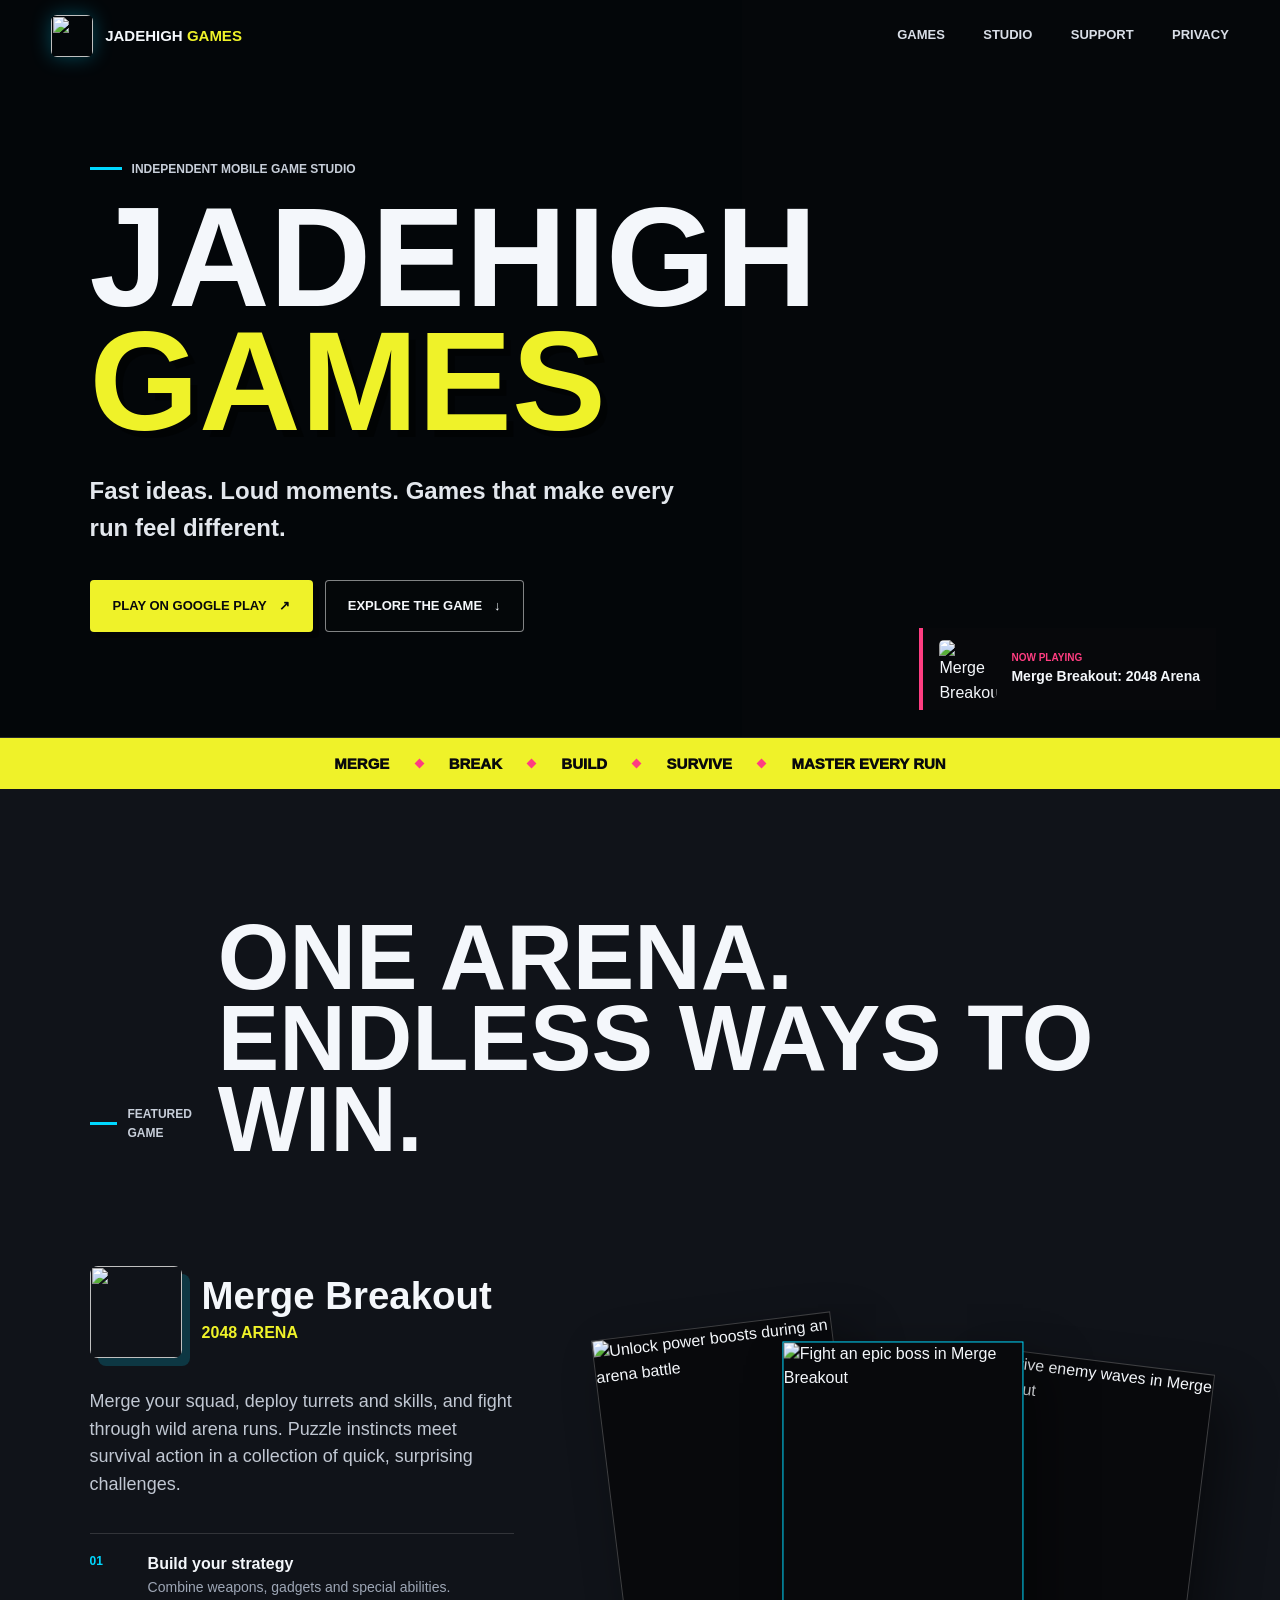
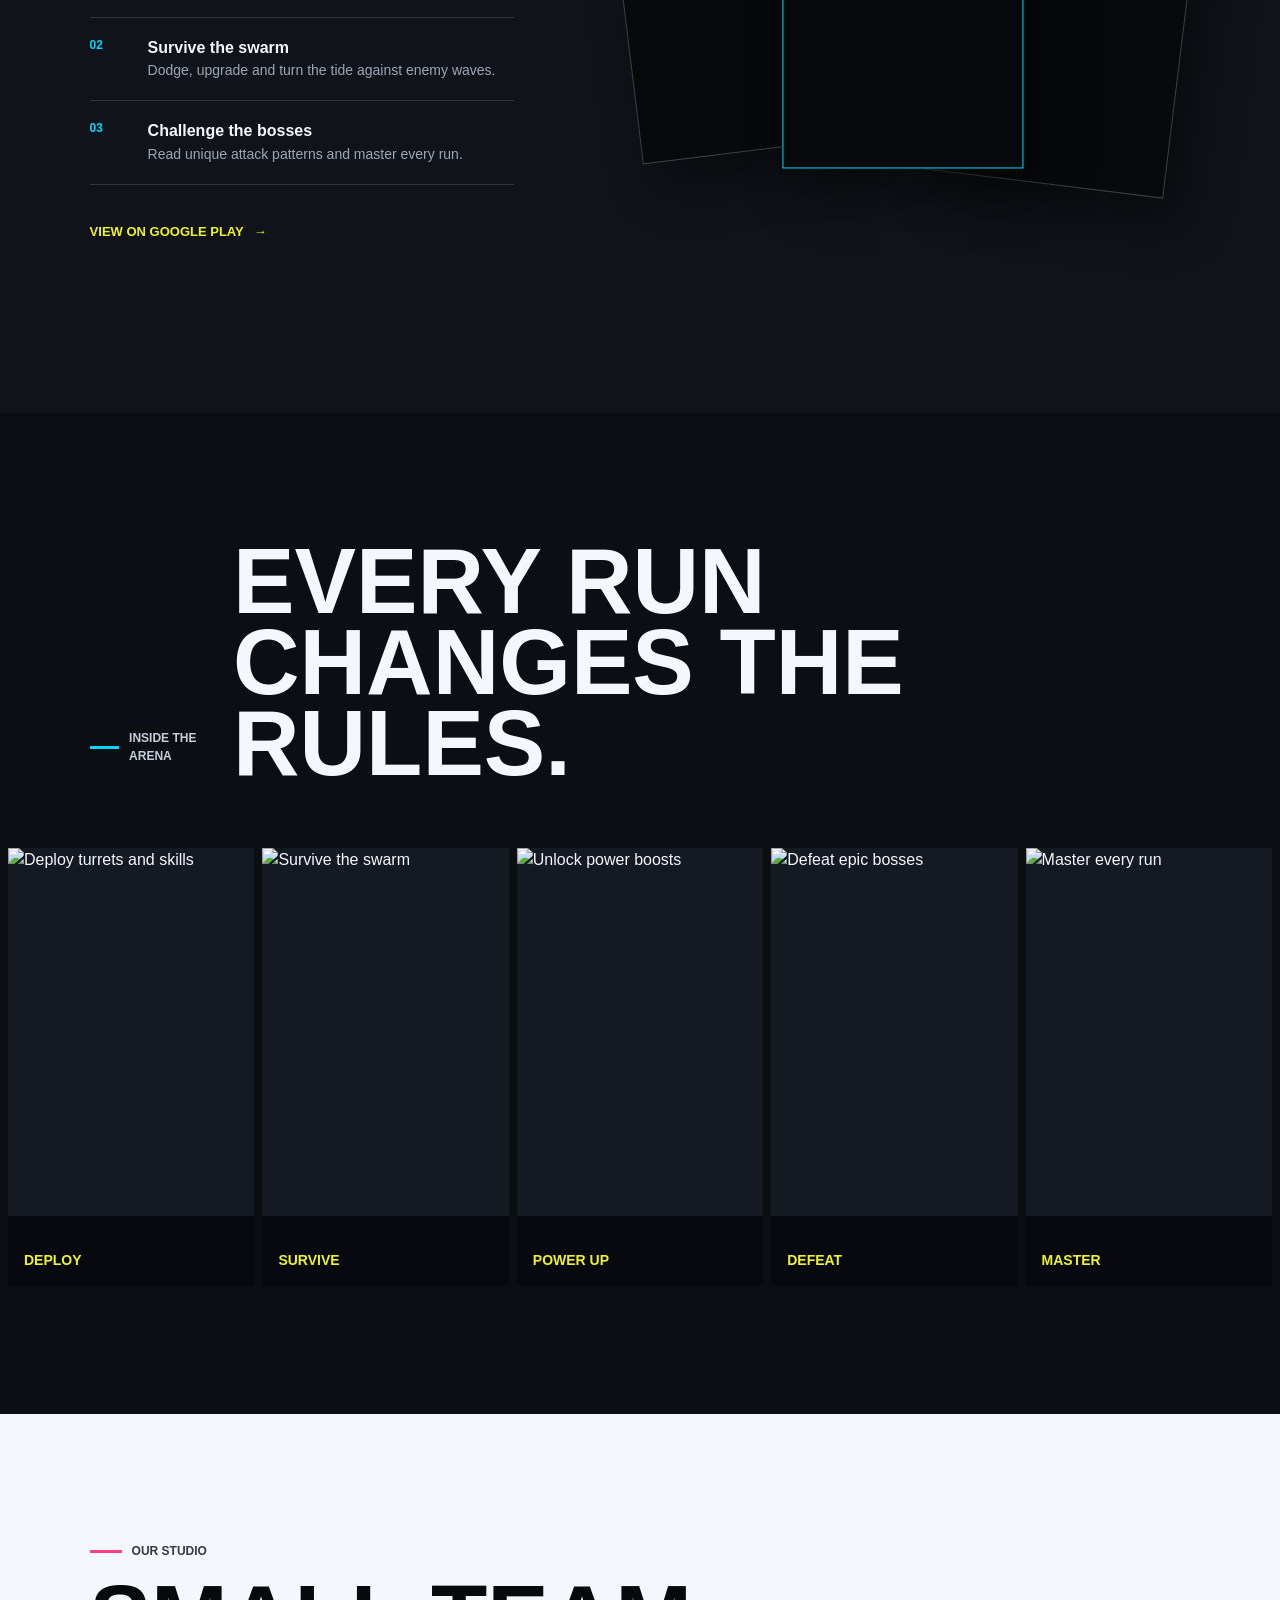
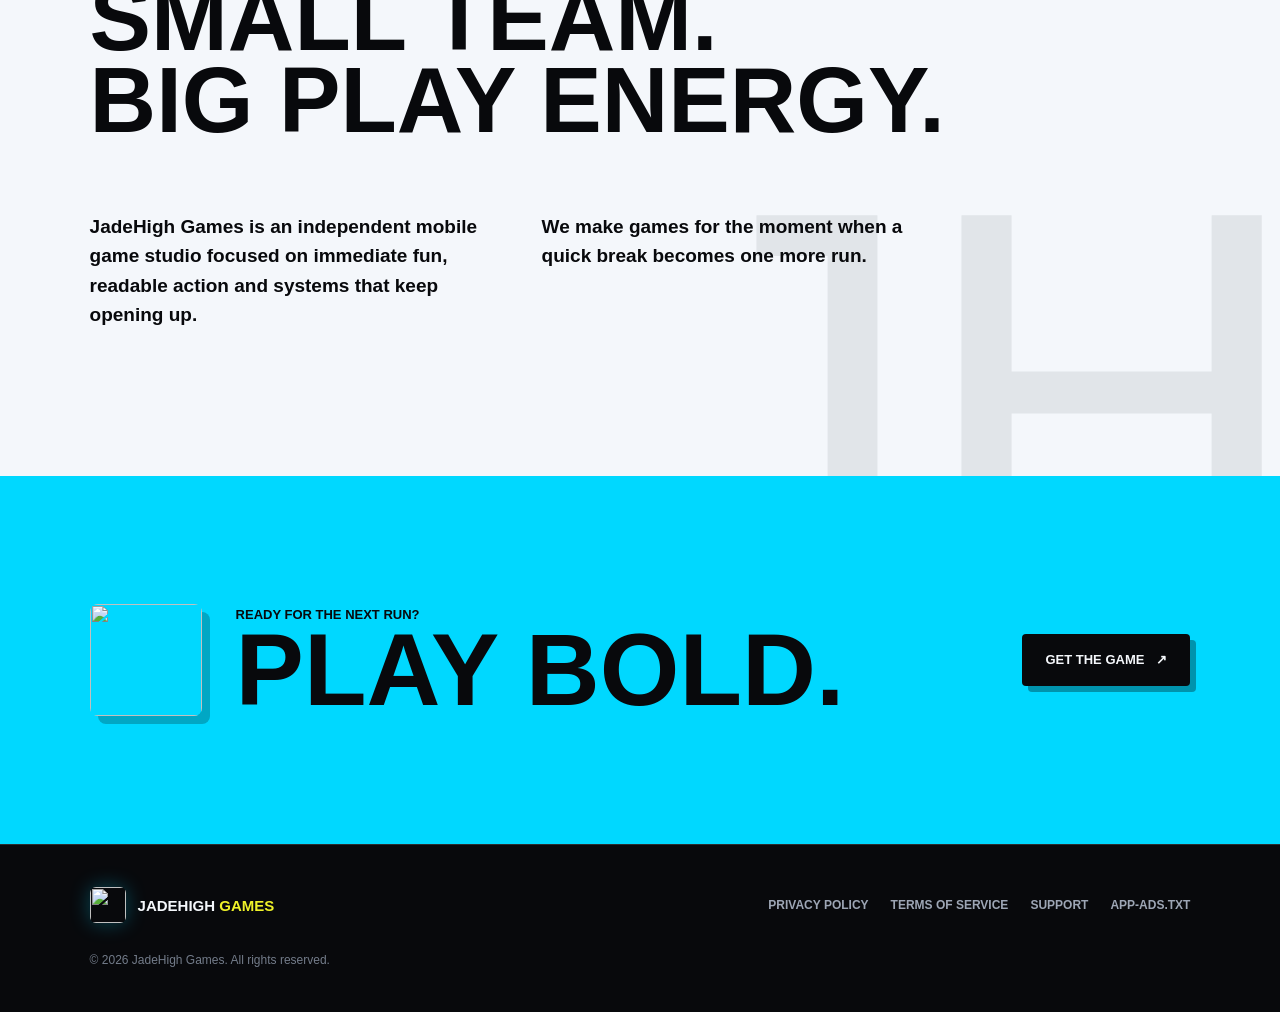
==== index.html @ 95323502 "Create index.html" ====
<!doctype html>
<html lang="en">
<head>
  <meta charset="utf-8">
  <meta name="viewport" content="width=device-width, initial-scale=1">
  <meta name="theme-color" content="#08090c">
  <meta name="description" content="JadeHigh Games creates fast, surprising mobile games built for one more run.">
  <meta property="og:title" content="JadeHigh Games">
  <meta property="og:description" content="Merge. Break. Survive. Play bold mobile games from JadeHigh Games.">
  <meta property="og:image" content="https://play-lh.googleusercontent.com/VGycZU0ToOPQrUn51OakmcEgEsH5YPvGrGBK6FwMdmDtOrHBGMYp0proa7hlacPgTWnGCtZamfExK-8-ZTsz5Vc=w512-h512-rw">
  <meta property="og:url" content="https://jadehighgames.top/">
  <meta property="og:type" content="website">
  <title>JadeHigh Games | Play Bold</title>
  <link rel="icon" href="https://play-lh.googleusercontent.com/VGycZU0ToOPQrUn51OakmcEgEsH5YPvGrGBK6FwMdmDtOrHBGMYp0proa7hlacPgTWnGCtZamfExK-8-ZTsz5Vc=w512-h512-rw">
  <link rel="stylesheet" href="styles.css">
  <script src="script.js" defer></script>
</head>
<body>
  <a class="skip-link" href="#main">Skip to content</a>
  <header class="site-header" data-header>
    <a class="brand" href="index.html" aria-label="JadeHigh Games home">
      <img src="https://play-lh.googleusercontent.com/VGycZU0ToOPQrUn51OakmcEgEsH5YPvGrGBK6FwMdmDtOrHBGMYp0proa7hlacPgTWnGCtZamfExK-8-ZTsz5Vc=w512-h512-rw" alt="" width="42" height="42">
      <span>JADEHIGH <b>GAMES</b></span>
    </a>
    <button class="menu-toggle" type="button" aria-label="Open navigation" aria-expanded="false" data-menu-toggle>
      <span></span><span></span><span></span>
    </button>
    <nav class="site-nav" aria-label="Main navigation" data-menu>
      <a href="#games">Games</a>
      <a href="#studio">Studio</a>
      <a href="support.html">Support</a>
      <a href="privacy.html">Privacy</a>
    </nav>
  </header>

  <main id="main">
    <section class="hero" aria-labelledby="hero-title">
      <div class="hero-media" aria-hidden="true"></div>
      <div class="hero-shade" aria-hidden="true"></div>
      <div class="hero-content reveal">
        <p class="eyebrow"><span></span> Independent mobile game studio</p>
        <h1 id="hero-title">JADEHIGH<br><strong>GAMES</strong></h1>
        <p class="hero-copy">Fast ideas. Loud moments. Games that make every run feel different.</p>
        <div class="hero-actions">
          <a class="button button-primary" href="https://play.google.com/store/apps/details?id=com.JadeHigh.survivor2048" target="_blank" rel="noopener">Play on Google Play <span aria-hidden="true">&#8599;</span></a>
          <a class="button button-ghost" href="#games">Explore the game <span aria-hidden="true">&#8595;</span></a>
        </div>
      </div>
      <div class="hero-status" aria-label="Featured game">
        <img src="https://play-lh.googleusercontent.com/VGycZU0ToOPQrUn51OakmcEgEsH5YPvGrGBK6FwMdmDtOrHBGMYp0proa7hlacPgTWnGCtZamfExK-8-ZTsz5Vc=w512-h512-rw" alt="Merge Breakout: 2048 Arena app icon" width="58" height="58">
        <div><small>NOW PLAYING</small><b>Merge Breakout: 2048 Arena</b></div>
      </div>
    </section>

    <section class="ticker" aria-label="Game highlights">
      <div>MERGE <i></i> BREAK <i></i> BUILD <i></i> SURVIVE <i></i> MASTER EVERY RUN</div>
    </section>

    <section class="game-feature section" id="games">
      <div class="section-heading reveal">
        <p class="eyebrow"><span></span> Featured game</p>
        <h2>ONE ARENA.<br>ENDLESS WAYS TO WIN.</h2>
      </div>
      <div class="game-layout">
        <div class="game-copy reveal">
          <div class="game-title">
            <img src="https://play-lh.googleusercontent.com/VGycZU0ToOPQrUn51OakmcEgEsH5YPvGrGBK6FwMdmDtOrHBGMYp0proa7hlacPgTWnGCtZamfExK-8-ZTsz5Vc=w512-h512-rw" alt="" width="92" height="92">
            <div><h3>Merge Breakout</h3><p>2048 Arena</p></div>
          </div>
          <p>Merge your squad, deploy turrets and skills, and fight through wild arena runs. Puzzle instincts meet survival action in a collection of quick, surprising challenges.</p>
          <ul class="feature-list">
            <li><b>01</b><span><strong>Build your strategy</strong>Combine weapons, gadgets and special abilities.</span></li>
            <li><b>02</b><span><strong>Survive the swarm</strong>Dodge, upgrade and turn the tide against enemy waves.</span></li>
            <li><b>03</b><span><strong>Challenge the bosses</strong>Read unique attack patterns and master every run.</span></li>
          </ul>
          <a class="text-link" href="https://play.google.com/store/apps/details?id=com.JadeHigh.survivor2048" target="_blank" rel="noopener">View on Google Play <span aria-hidden="true">&#8594;</span></a>
        </div>
        <div class="shot-stage reveal" aria-label="Game screenshots">
          <figure class="shot shot-back"><img src="https://play-lh.googleusercontent.com/5SCHid9Gaf3FIrKFpMzUqh3iDIqT6WnBmEK5mECYsfm0L-yxgj59e3MfQ_ww-v_N7i9wbnkWvd2yGtYwER2p=w1052-h592-rw" alt="Unlock power boosts during an arena battle"></figure>
          <figure class="shot shot-main"><img src="https://play-lh.googleusercontent.com/UfyXqJw-7YaWESRwRtqMuHweOu0xuff9F_Zpo-a690MsdwGkbG_u5aIOHmoPE370oQslZHjfueBKRhzq77as1A=w1052-h592-rw" alt="Fight an epic boss in Merge Breakout"></figure>
          <figure class="shot shot-front"><img src="https://play-lh.googleusercontent.com/r2ZHCzFRONzYh3W9wyGDtZvQfqQIXDyhjOpkqkRLAz-rD6QLuRIXMIQ-iVbU8sbRg-12GUZUxT7A_cpO_dK2X50=w1052-h592-rw" alt="Survive enemy waves in Merge Breakout"></figure>
        </div>
      </div>
    </section>

    <section class="gallery section" aria-labelledby="gallery-title">
      <div class="section-heading reveal">
        <p class="eyebrow"><span></span> Inside the arena</p>
        <h2 id="gallery-title">EVERY RUN<br>CHANGES THE RULES.</h2>
      </div>
      <div class="gallery-track reveal">
        <figure><img src="https://play-lh.googleusercontent.com/TcvZ1Qu_miBNw8Y2fOU-GldkKfQ3KWdmcQw2ycZiE5cdw8Ncmm7VzbrAVIGe-NEPCwRSRiyKZTuRWSvAuGbVNg=w1052-h592-rw" alt="Deploy turrets and skills"><figcaption>Deploy</figcaption></figure>
        <figure><img src="https://play-lh.googleusercontent.com/r2ZHCzFRONzYh3W9wyGDtZvQfqQIXDyhjOpkqkRLAz-rD6QLuRIXMIQ-iVbU8sbRg-12GUZUxT7A_cpO_dK2X50=w1052-h592-rw" alt="Survive the swarm"><figcaption>Survive</figcaption></figure>
        <figure><img src="https://play-lh.googleusercontent.com/5SCHid9Gaf3FIrKFpMzUqh3iDIqT6WnBmEK5mECYsfm0L-yxgj59e3MfQ_ww-v_N7i9wbnkWvd2yGtYwER2p=w1052-h592-rw" alt="Unlock power boosts"><figcaption>Power up</figcaption></figure>
        <figure><img src="https://play-lh.googleusercontent.com/UfyXqJw-7YaWESRwRtqMuHweOu0xuff9F_Zpo-a690MsdwGkbG_u5aIOHmoPE370oQslZHjfueBKRhzq77as1A=w1052-h592-rw" alt="Defeat epic bosses"><figcaption>Defeat</figcaption></figure>
        <figure><img src="https://play-lh.googleusercontent.com/ENq_RVPp1ulkzUiX8kvS6O_R1MCKP69h-puvazyj2niTwKuyfVwCant6ti6xGKjQPjAykvcLHHzKbOg8SFlyMg=w1052-h592-rw" alt="Master every run"><figcaption>Master</figcaption></figure>
      </div>
    </section>

    <section class="studio section" id="studio">
      <div class="studio-inner reveal">
        <p class="eyebrow"><span></span> Our studio</p>
        <h2>SMALL TEAM.<br>BIG PLAY ENERGY.</h2>
        <div class="studio-copy">
          <p>JadeHigh Games is an independent mobile game studio focused on immediate fun, readable action and systems that keep opening up.</p>
          <p>We make games for the moment when a quick break becomes one more run.</p>
        </div>
      </div>
      <div class="studio-mark" aria-hidden="true">JH</div>
    </section>

    <section class="cta section">
      <div class="cta-inner reveal">
        <img src="https://play-lh.googleusercontent.com/VGycZU0ToOPQrUn51OakmcEgEsH5YPvGrGBK6FwMdmDtOrHBGMYp0proa7hlacPgTWnGCtZamfExK-8-ZTsz5Vc=w512-h512-rw" alt="" width="112" height="112">
        <div><p>READY FOR THE NEXT RUN?</p><h2>PLAY BOLD.</h2></div>
        <a class="button button-primary" href="https://play.google.com/store/apps/details?id=com.JadeHigh.survivor2048" target="_blank" rel="noopener">Get the game <span aria-hidden="true">&#8599;</span></a>
      </div>
    </section>
  </main>

  <footer class="site-footer">
    <a class="brand footer-brand" href="index.html"><img src="https://play-lh.googleusercontent.com/VGycZU0ToOPQrUn51OakmcEgEsH5YPvGrGBK6FwMdmDtOrHBGMYp0proa7hlacPgTWnGCtZamfExK-8-ZTsz5Vc=w512-h512-rw" alt="" width="36" height="36"><span>JADEHIGH <b>GAMES</b></span></a>
    <div class="footer-links">
      <a href="privacy.html">Privacy Policy</a>
      <a href="terms.html">Terms of Service</a>
      <a href="support.html">Support</a>
      <a href="app-ads.txt">app-ads.txt</a>
    </div>
    <p>&copy; <span data-year>2026</span> JadeHigh Games. All rights reserved.</p>
  </footer>
</body>
</html>
---- styles.css ----
:root {
  --ink: #08090c;
  --ink-soft: #101319;
  --panel: #151922;
  --white: #f4f7fb;
  --muted: #9da6b5;
  --lime: #eff229;
  --cyan: #00d8ff;
  --pink: #ff3d81;
  --orange: #ffad0f;
  --line: rgba(255, 255, 255, .14);
  --header-h: 72px;
}

* { box-sizing: border-box; }
html { scroll-behavior: smooth; }
body {
  margin: 0;
  background: var(--ink);
  color: var(--white);
  font-family: Inter, "Segoe UI", Arial, sans-serif;
  line-height: 1.55;
  overflow-x: hidden;
}
img { display: block; max-width: 100%; }
a { color: inherit; }
button, a { -webkit-tap-highlight-color: transparent; }

.skip-link { position: fixed; left: 12px; top: -80px; z-index: 100; background: var(--lime); color: var(--ink); padding: 10px 14px; font-weight: 800; }
.skip-link:focus { top: 12px; }
.site-header {
  height: var(--header-h);
  display: flex;
  align-items: center;
  justify-content: space-between;
  gap: 24px;
  padding: 0 clamp(20px, 4vw, 64px);
  position: fixed;
  inset: 0 0 auto;
  z-index: 50;
  border-bottom: 1px solid transparent;
  transition: background-color .25s ease, border-color .25s ease;
}
.site-header.is-scrolled { background: rgba(8, 9, 12, .94); border-color: var(--line); backdrop-filter: blur(12px); }
.brand { display: inline-flex; align-items: center; gap: 12px; text-decoration: none; font-size: 15px; font-weight: 900; }
.brand img { border-radius: 6px; box-shadow: 0 0 20px rgba(0, 216, 255, .3); }
.brand b { color: var(--lime); }
.site-nav { display: flex; align-items: center; gap: clamp(22px, 3vw, 42px); }
.site-nav a { color: #d9dee7; text-decoration: none; font-size: 13px; font-weight: 800; text-transform: uppercase; }
.site-nav a:hover, .site-nav a:focus-visible { color: var(--lime); }
.menu-toggle { display: none; width: 44px; height: 44px; border: 0; background: transparent; padding: 10px; cursor: pointer; }
.menu-toggle span { display: block; height: 2px; background: var(--white); margin: 5px 0; }

.hero { min-height: min(82vh, 820px); height: max(650px, 82vh); position: relative; display: flex; align-items: center; overflow: hidden; }
.hero-media { position: absolute; inset: 0; background: url("https://play-lh.googleusercontent.com/ENq_RVPp1ulkzUiX8kvS6O_R1MCKP69h-puvazyj2niTwKuyfVwCant6ti6xGKjQPjAykvcLHHzKbOg8SFlyMg=w1400-h788-rw") 70% 28% / cover no-repeat; transform: scale(1.02); }
.hero-shade { position: absolute; inset: 0; background: rgba(4, 6, 9, .48); border-bottom: 1px solid var(--line); }
.hero-shade::before { content: ""; position: absolute; inset: 0 42% 0 0; background: rgba(4, 6, 9, .7); }
.hero-content { width: min(820px, 90vw); padding: calc(var(--header-h) + 38px) 0 56px clamp(24px, 7vw, 112px); position: relative; z-index: 2; }
.eyebrow { display: flex; align-items: center; gap: 10px; margin: 0 0 18px; color: #c7ced9; font-size: 12px; font-weight: 900; text-transform: uppercase; }
.eyebrow span { width: 32px; height: 3px; background: var(--cyan); }
.hero h1, .section-heading h2, .studio h2, .cta h2, .legal-hero h1 {
  margin: 0;
  font-family: Impact, Haettenschweiler, "Arial Narrow Bold", sans-serif;
  font-weight: 900;
  line-height: .88;
  text-transform: uppercase;
}
.hero h1 { font-size: clamp(76px, 11vw, 164px); }
.hero h1 strong { color: var(--lime); font-weight: inherit; text-shadow: 7px 7px 0 rgba(0, 0, 0, .48); }
.hero-copy { max-width: 590px; margin: 28px 0 34px; color: #e3e7ed; font-size: clamp(18px, 2vw, 24px); font-weight: 700; }
.hero-actions { display: flex; flex-wrap: wrap; gap: 12px; }
.button { min-height: 52px; display: inline-flex; align-items: center; justify-content: center; gap: 12px; padding: 0 22px; border: 1px solid transparent; border-radius: 4px; text-decoration: none; font-size: 13px; font-weight: 900; text-transform: uppercase; transition: transform .2s ease, background-color .2s ease, color .2s ease; }
.button:hover { transform: translateY(-2px); }
.button-primary { background: var(--lime); color: var(--ink); box-shadow: 6px 6px 0 rgba(0, 0, 0, .32); }
.button-primary:hover { background: var(--cyan); }
.button-ghost { border-color: rgba(255, 255, 255, .5); background: rgba(8, 9, 12, .45); }
.button-ghost:hover { border-color: var(--lime); color: var(--lime); }
.hero-status { position: absolute; right: clamp(24px, 5vw, 76px); bottom: 28px; z-index: 2; display: flex; align-items: center; gap: 14px; padding: 12px 16px; background: rgba(8, 9, 12, .82); border-left: 4px solid var(--pink); }
.hero-status img { border-radius: 5px; }
.hero-status small, .hero-status b { display: block; }
.hero-status small { color: var(--pink); font-size: 10px; font-weight: 900; }
.hero-status b { font-size: 14px; }

.ticker { overflow: hidden; background: var(--lime); color: var(--ink); padding: 14px 0; font-size: 15px; font-weight: 1000; text-align: center; white-space: nowrap; }
.ticker div { min-width: max-content; }
.ticker i { display: inline-block; width: 7px; height: 7px; margin: 0 22px 2px; background: var(--pink); transform: rotate(45deg); }
.section { padding: clamp(86px, 10vw, 150px) clamp(24px, 7vw, 112px); }
.section-heading { display: flex; align-items: flex-end; justify-content: space-between; margin-bottom: 64px; }
.section-heading h2, .studio h2 { font-size: clamp(52px, 7.2vw, 108px); }
.game-feature { background: var(--ink-soft); }
.game-layout { display: grid; grid-template-columns: minmax(300px, .85fr) minmax(480px, 1.15fr); gap: clamp(48px, 8vw, 128px); align-items: center; }
.game-title { display: flex; align-items: center; gap: 20px; margin-bottom: 30px; }
.game-title img { border-radius: 8px; box-shadow: 8px 8px 0 rgba(0, 216, 255, .18); }
.game-title h3 { margin: 0; font-size: clamp(28px, 3vw, 42px); line-height: 1; }
.game-title p { margin: 6px 0 0; color: var(--lime); font-weight: 900; text-transform: uppercase; }
.game-copy > p { color: #c0c7d2; font-size: 18px; }
.feature-list { list-style: none; margin: 34px 0; padding: 0; border-top: 1px solid var(--line); }
.feature-list li { display: grid; grid-template-columns: 42px 1fr; gap: 16px; padding: 18px 0; border-bottom: 1px solid var(--line); }
.feature-list li > b { color: var(--cyan); font-size: 12px; }
.feature-list strong { display: block; color: var(--white); font-size: 16px; }
.feature-list span { color: var(--muted); font-size: 14px; }
.text-link { display: inline-flex; gap: 10px; color: var(--lime); font-size: 13px; font-weight: 900; text-decoration: none; text-transform: uppercase; }
.text-link:hover { color: var(--cyan); }
.shot-stage { min-height: 660px; position: relative; }
.shot { width: min(42%, 300px); margin: 0; position: absolute; top: 50%; border: 1px solid rgba(255, 255, 255, .22); background: var(--ink); box-shadow: 18px 24px 50px rgba(0, 0, 0, .45); }
.shot img { width: 100%; aspect-ratio: 9 / 16; object-fit: cover; }
.shot-back { left: 0; transform: translateY(-54%) rotate(-7deg); }
.shot-main { left: 50%; z-index: 3; transform: translate(-50%, -50%); border-color: var(--cyan); }
.shot-front { right: 0; z-index: 2; transform: translateY(-46%) rotate(7deg); }

.gallery { background: #0b0e13; padding-left: 0; padding-right: 0; }
.gallery .section-heading { padding: 0 clamp(24px, 7vw, 112px); }
.gallery-track { display: grid; grid-template-columns: repeat(5, minmax(220px, 1fr)); gap: 8px; padding: 0 8px; overflow-x: auto; scrollbar-color: var(--cyan) var(--ink); }
.gallery-track figure { min-width: 220px; margin: 0; position: relative; overflow: hidden; background: var(--panel); }
.gallery-track img { width: 100%; aspect-ratio: 9 / 16; object-fit: cover; transition: transform .35s ease, filter .35s ease; }
.gallery-track figcaption { position: absolute; inset: auto 0 0; padding: 34px 16px 14px; background: rgba(5, 7, 10, .82); color: var(--lime); font-size: 14px; font-weight: 900; text-transform: uppercase; }
.gallery-track figure:hover img { transform: scale(1.025); filter: saturate(1.12); }

.studio { min-height: 650px; position: relative; overflow: hidden; background: var(--white); color: var(--ink); }
.studio .eyebrow { color: #353a43; }
.studio .eyebrow span { background: var(--pink); }
.studio-inner { position: relative; z-index: 2; }
.studio-copy { display: grid; grid-template-columns: repeat(2, minmax(0, 1fr)); gap: 44px; max-width: 860px; margin-top: 52px; font-size: 19px; font-weight: 700; }
.studio-mark { position: absolute; right: -2vw; bottom: -9vw; color: #e1e5e9; font-family: Impact, sans-serif; font-size: clamp(280px, 42vw, 650px); line-height: .72; }
.cta { background: var(--cyan); color: var(--ink); }
.cta-inner { display: grid; grid-template-columns: auto 1fr auto; align-items: center; gap: 34px; }
.cta img { border-radius: 8px; box-shadow: 8px 8px 0 rgba(8, 9, 12, .24); }
.cta p { margin: 0; font-size: 13px; font-weight: 900; }
.cta h2 { font-size: clamp(60px, 8vw, 116px); }
.cta .button-primary { background: var(--ink); color: var(--white); }
.cta .button-primary:hover { background: var(--pink); }

.site-footer { padding: 42px clamp(24px, 7vw, 112px); display: grid; grid-template-columns: 1fr auto; gap: 28px; align-items: center; border-top: 1px solid var(--line); }
.footer-links { display: flex; flex-wrap: wrap; gap: 22px; }
.footer-links a { color: var(--muted); text-decoration: none; font-size: 12px; font-weight: 800; text-transform: uppercase; }
.footer-links a:hover { color: var(--lime); }
.site-footer > p { grid-column: 1 / -1; margin: 0; color: #737c8a; font-size: 12px; }

.legal-page { background: #0b0e13; }
.legal-hero { min-height: 430px; display: flex; align-items: flex-end; padding: calc(var(--header-h) + 80px) clamp(24px, 7vw, 112px) 72px; border-bottom: 1px solid var(--line); background: var(--ink-soft); }
.legal-hero h1 { font-size: clamp(62px, 9vw, 126px); }
.legal-hero h1 strong { color: var(--lime); font-weight: inherit; }
.legal-hero p:last-child { max-width: 720px; margin: 24px 0 0; color: var(--muted); font-size: 18px; }
.legal-wrap { display: grid; grid-template-columns: 230px minmax(0, 820px); gap: clamp(40px, 8vw, 120px); padding: 70px clamp(24px, 7vw, 112px) 120px; }
.legal-aside { position: sticky; top: 110px; align-self: start; }
.legal-aside p { margin: 0 0 20px; color: var(--cyan); font-size: 12px; font-weight: 900; text-transform: uppercase; }
.legal-aside a { display: block; padding: 8px 0; color: var(--muted); text-decoration: none; font-size: 13px; }
.legal-aside a:hover { color: var(--lime); }
.legal-content section { padding: 0 0 44px; margin: 0 0 44px; border-bottom: 1px solid var(--line); scroll-margin-top: 100px; }
.legal-content h2 { margin: 0 0 18px; font-size: clamp(25px, 3vw, 36px); }
.legal-content h3 { margin: 28px 0 10px; font-size: 18px; }
.legal-content p, .legal-content li { color: #b8c0cc; }
.legal-content a { color: var(--cyan); }
.legal-content ul { padding-left: 20px; }
.legal-meta { display: flex; flex-wrap: wrap; gap: 20px; margin-top: 24px; color: #858e9d; font-size: 12px; font-weight: 800; text-transform: uppercase; }
.support-grid { display: grid; grid-template-columns: repeat(2, minmax(0, 1fr)); gap: 14px; }
.support-card { min-height: 210px; padding: 28px; border: 1px solid var(--line); border-radius: 6px; background: var(--panel); }
.support-card b { color: var(--lime); font-size: 12px; }
.support-card h2 { margin: 16px 0 10px; font-size: 24px; }
.support-card p { color: var(--muted); }

.reveal { opacity: 0; transform: translateY(22px); transition: opacity .7s ease, transform .7s ease; }
.reveal.is-visible { opacity: 1; transform: none; }

@media (max-width: 980px) {
  .game-layout { grid-template-columns: 1fr; }
  .shot-stage { min-height: 610px; }
  .cta-inner { grid-template-columns: auto 1fr; }
  .cta-inner .button { grid-column: 1 / -1; width: fit-content; }
  .legal-wrap { grid-template-columns: 1fr; }
  .legal-aside { display: none; }
}

@media (max-width: 720px) {
  :root { --header-h: 64px; }
  .site-header { padding: 0 18px; }
  .brand { font-size: 13px; }
  .brand img { width: 36px; height: 36px; }
  .menu-toggle { display: block; }
  .site-nav { position: absolute; inset: var(--header-h) 0 auto; display: none; padding: 20px; background: rgba(8, 9, 12, .98); border-bottom: 1px solid var(--line); }
  .site-nav.is-open { display: grid; gap: 0; }
  .site-nav a { padding: 14px 4px; border-bottom: 1px solid var(--line); }
  .hero { height: 78vh; min-height: 640px; align-items: flex-end; }
  .hero-media { background-position: 55% 34%; }
  .hero-shade { background: rgba(4, 6, 9, .56); }
  .hero-shade::before { inset: 40% 0 0; background: rgba(4, 6, 9, .72); }
  .hero-content { width: 100%; padding: 110px 20px 118px; }
  .hero h1 { font-size: clamp(68px, 22vw, 104px); }
  .hero-copy { font-size: 17px; margin: 20px 0 26px; }
  .hero-actions { align-items: stretch; }
  .hero-actions .button { flex: 1 1 190px; }
  .hero-status { right: 18px; left: 18px; bottom: 18px; }
  .ticker { font-size: 11px; }
  .ticker i { width: 5px; height: 5px; margin: 0 9px 1px; }
  .section { padding: 76px 20px; }
  .section-heading { margin-bottom: 42px; }
  .section-heading h2, .studio h2 { font-size: clamp(48px, 15vw, 76px); }
  .game-title img { width: 76px; height: 76px; }
  .shot-stage { min-height: 490px; margin: 8px -12px 0; }
  .shot { width: 47%; }
  .shot-back { left: 2%; }
  .shot-front { right: 2%; }
  .gallery { padding-left: 0; padding-right: 0; }
  .gallery .section-heading { padding: 0 20px; }
  .gallery-track { grid-template-columns: repeat(5, 68vw); scroll-snap-type: x mandatory; }
  .gallery-track figure { scroll-snap-align: center; }
  .studio-copy { grid-template-columns: 1fr; gap: 14px; font-size: 17px; }
  .cta-inner { grid-template-columns: 72px 1fr; gap: 18px; }
  .cta img { width: 72px; height: 72px; }
  .cta h2 { font-size: clamp(52px, 17vw, 78px); }
  .site-footer { grid-template-columns: 1fr; }
  .footer-links { gap: 16px; }
  .legal-hero { min-height: 360px; padding-bottom: 54px; }
  .legal-hero h1 { font-size: clamp(56px, 17vw, 86px); }
  .legal-wrap { padding: 52px 20px 86px; }
  .support-grid { grid-template-columns: 1fr; }
}

@media (prefers-reduced-motion: reduce) {
  html { scroll-behavior: auto; }
  *, *::before, *::after { transition-duration: .01ms !important; animation-duration: .01ms !important; }
  .reveal { opacity: 1; transform: none; }
}
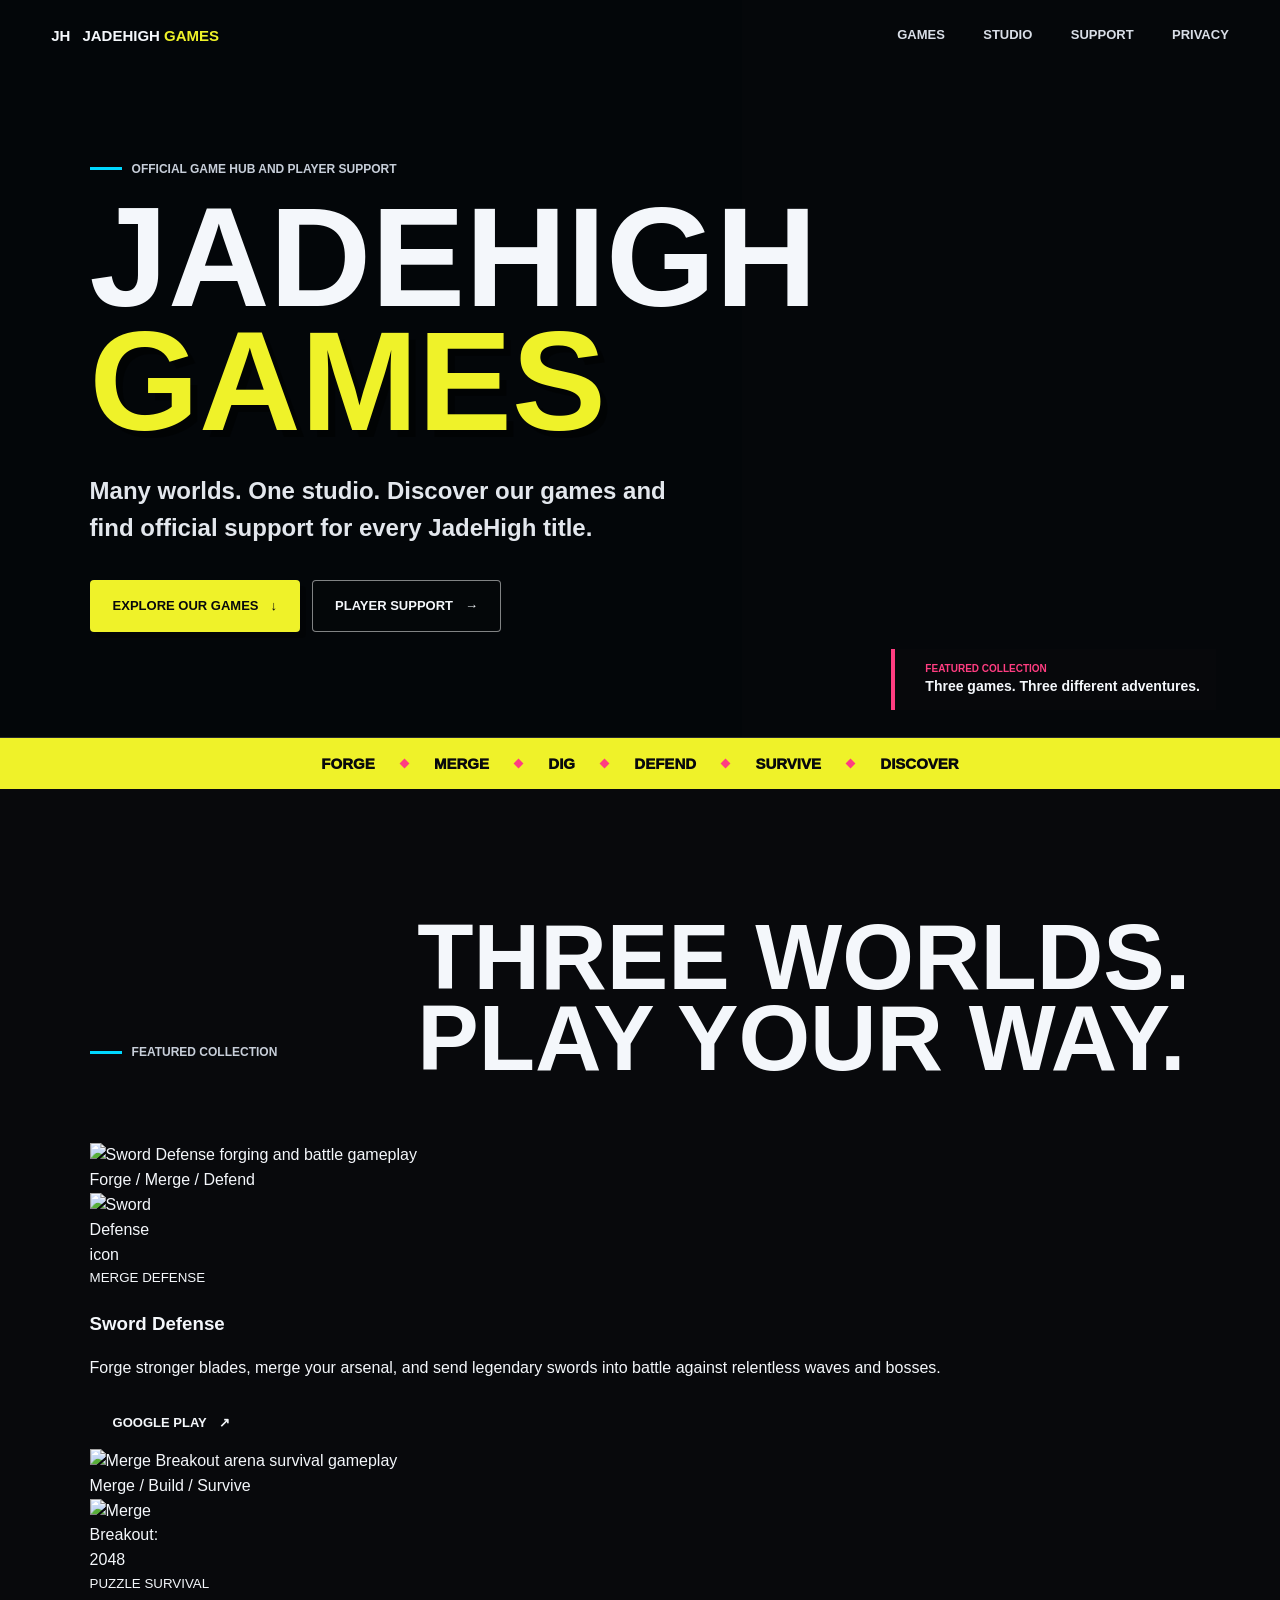
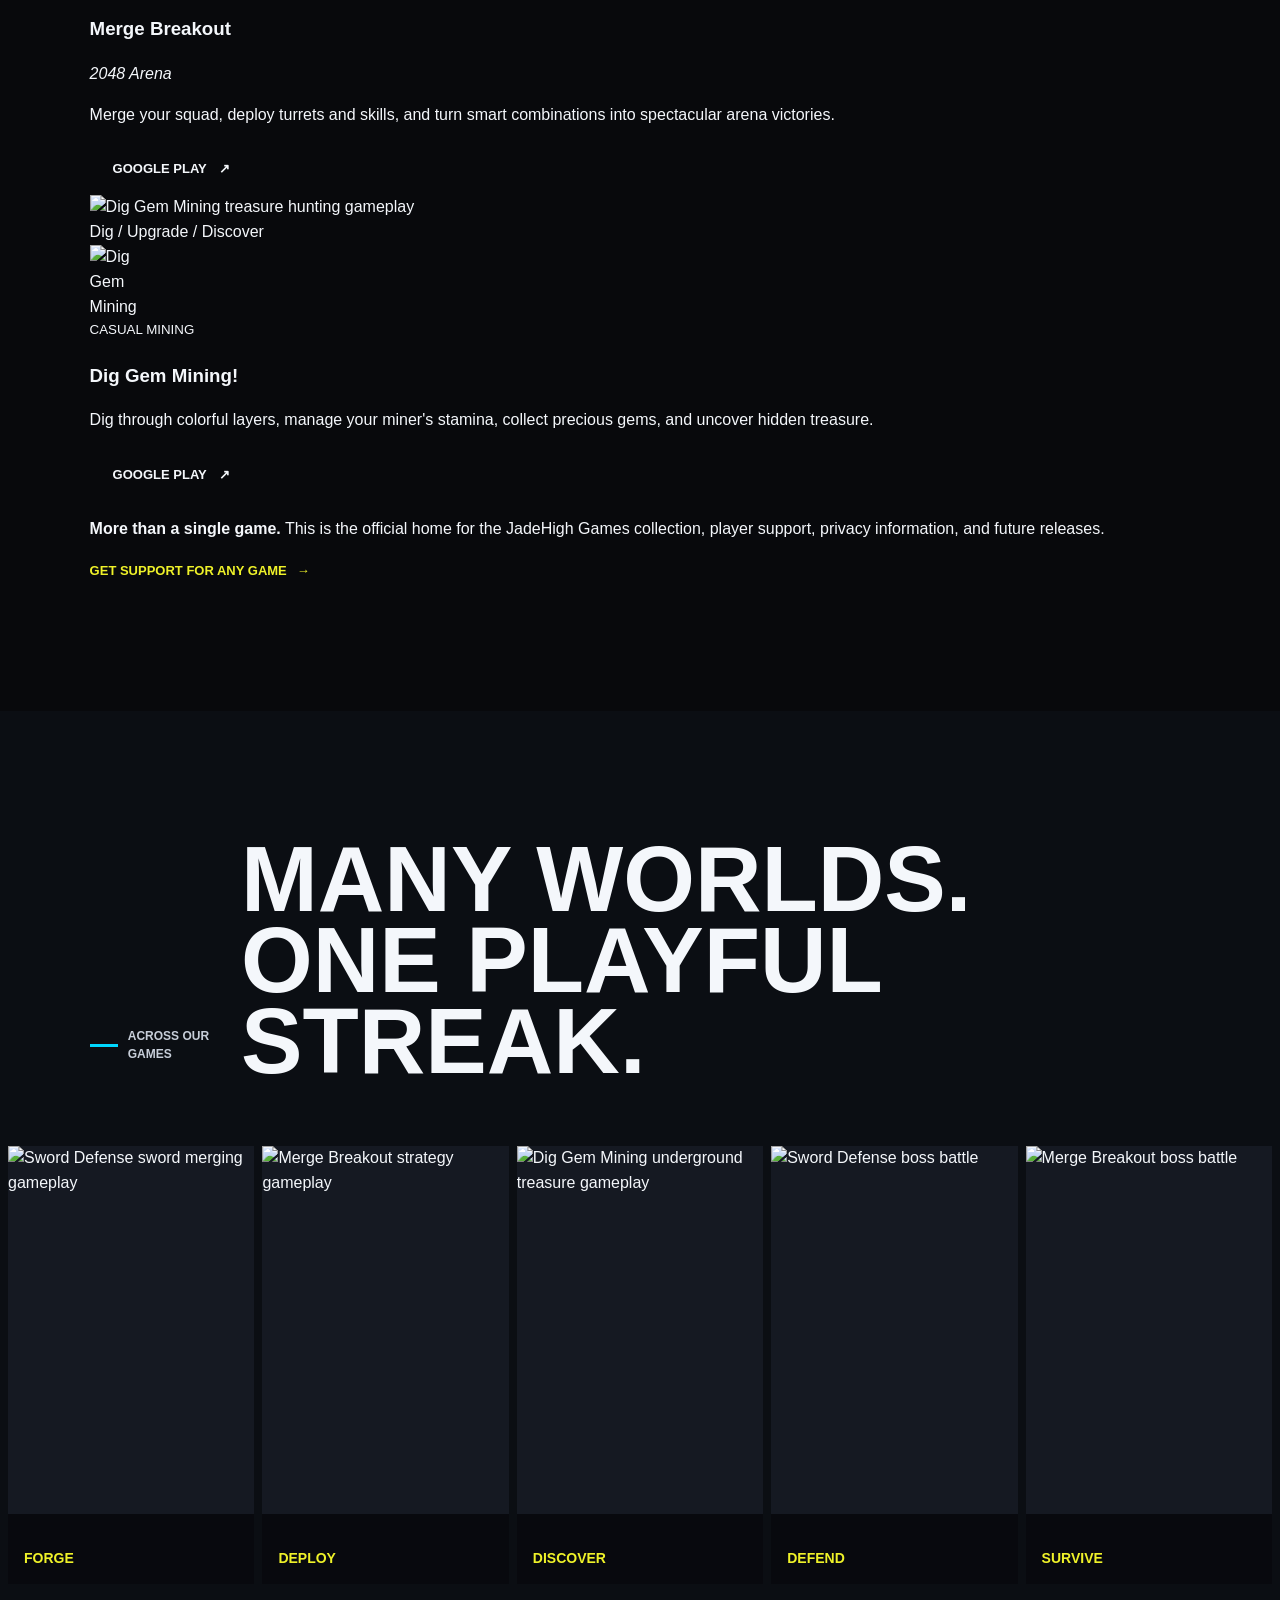
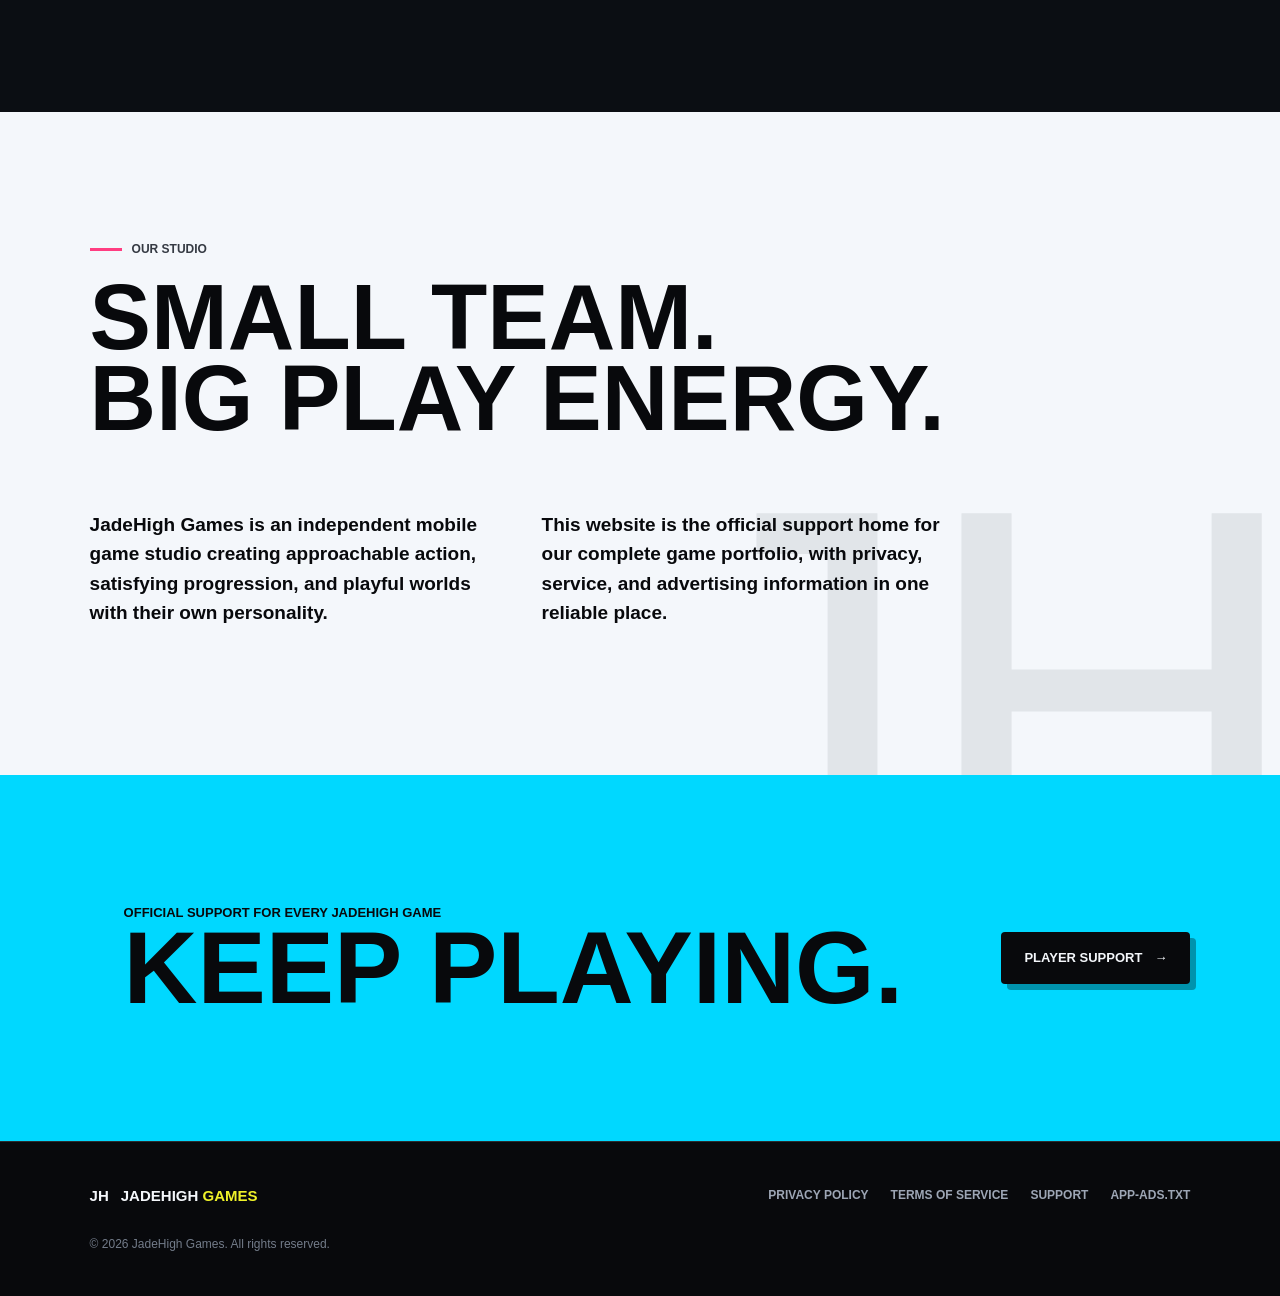
==== commit 0300cb3b: "Update index.html" ====
--- a/index.html
+++ b/index.html
@@ -4,14 +4,12 @@
   <meta charset="utf-8">
   <meta name="viewport" content="width=device-width, initial-scale=1">
   <meta name="theme-color" content="#08090c">
-  <meta name="description" content="JadeHigh Games creates fast, surprising mobile games built for one more run.">
+  <meta name="description" content="The official home and player support hub for every JadeHigh Games mobile title.">
   <meta property="og:title" content="JadeHigh Games">
-  <meta property="og:description" content="Merge. Break. Survive. Play bold mobile games from JadeHigh Games.">
-  <meta property="og:image" content="https://play-lh.googleusercontent.com/VGycZU0ToOPQrUn51OakmcEgEsH5YPvGrGBK6FwMdmDtOrHBGMYp0proa7hlacPgTWnGCtZamfExK-8-ZTsz5Vc=w512-h512-rw">
+  <meta property="og:description" content="Explore JadeHigh Games, get player support, and find privacy and service information for all our mobile games.">
   <meta property="og:url" content="https://jadehighgames.top/">
   <meta property="og:type" content="website">
-  <title>JadeHigh Games | Play Bold</title>
-  <link rel="icon" href="https://play-lh.googleusercontent.com/VGycZU0ToOPQrUn51OakmcEgEsH5YPvGrGBK6FwMdmDtOrHBGMYp0proa7hlacPgTWnGCtZamfExK-8-ZTsz5Vc=w512-h512-rw">
+  <title>JadeHigh Games | Official Game Hub</title>
   <link rel="stylesheet" href="styles.css">
   <script src="script.js" defer></script>
 </head>
@@ -19,7 +17,7 @@
   <a class="skip-link" href="#main">Skip to content</a>
   <header class="site-header" data-header>
     <a class="brand" href="index.html" aria-label="JadeHigh Games home">
-      <img src="https://play-lh.googleusercontent.com/VGycZU0ToOPQrUn51OakmcEgEsH5YPvGrGBK6FwMdmDtOrHBGMYp0proa7hlacPgTWnGCtZamfExK-8-ZTsz5Vc=w512-h512-rw" alt="" width="42" height="42">
+      <span class="brand-mark" aria-hidden="true">JH</span>
       <span>JADEHIGH <b>GAMES</b></span>
     </a>
     <button class="menu-toggle" type="button" aria-label="Open navigation" aria-expanded="false" data-menu-toggle>
@@ -35,65 +33,105 @@
 
   <main id="main">
     <section class="hero" aria-labelledby="hero-title">
-      <div class="hero-media" aria-hidden="true"></div>
+      <div class="hero-media" aria-hidden="true">
+        <div class="hero-panel hero-panel-sword"></div>
+        <div class="hero-panel hero-panel-merge"></div>
+        <div class="hero-panel hero-panel-dig"></div>
+      </div>
       <div class="hero-shade" aria-hidden="true"></div>
       <div class="hero-content reveal">
-        <p class="eyebrow"><span></span> Independent mobile game studio</p>
+        <p class="eyebrow"><span></span> Official game hub and player support</p>
         <h1 id="hero-title">JADEHIGH<br><strong>GAMES</strong></h1>
-        <p class="hero-copy">Fast ideas. Loud moments. Games that make every run feel different.</p>
+        <p class="hero-copy">Many worlds. One studio. Discover our games and find official support for every JadeHigh title.</p>
         <div class="hero-actions">
-          <a class="button button-primary" href="https://play.google.com/store/apps/details?id=com.JadeHigh.survivor2048" target="_blank" rel="noopener">Play on Google Play <span aria-hidden="true">&#8599;</span></a>
-          <a class="button button-ghost" href="#games">Explore the game <span aria-hidden="true">&#8595;</span></a>
+          <a class="button button-primary" href="#games">Explore our games <span aria-hidden="true">&#8595;</span></a>
+          <a class="button button-ghost" href="support.html">Player support <span aria-hidden="true">&#8594;</span></a>
         </div>
       </div>
-      <div class="hero-status" aria-label="Featured game">
-        <img src="https://play-lh.googleusercontent.com/VGycZU0ToOPQrUn51OakmcEgEsH5YPvGrGBK6FwMdmDtOrHBGMYp0proa7hlacPgTWnGCtZamfExK-8-ZTsz5Vc=w512-h512-rw" alt="Merge Breakout: 2048 Arena app icon" width="58" height="58">
-        <div><small>NOW PLAYING</small><b>Merge Breakout: 2048 Arena</b></div>
+      <div class="hero-status" aria-label="Featured JadeHigh Games titles">
+        <div class="hero-icon-stack" aria-hidden="true">
+          <img src="https://play-lh.googleusercontent.com/jOenZB7qUEGD2kwNi5cwN937H7wC3l_T0wUsFHfiHzbSzql9Sc6kmJeCFuB0ZStlquNA90B9YpaDTe3FhBWSsQ=w512-h512-rw" alt="">
+          <img src="https://play-lh.googleusercontent.com/VGycZU0ToOPQrUn51OakmcEgEsH5YPvGrGBK6FwMdmDtOrHBGMYp0proa7hlacPgTWnGCtZamfExK-8-ZTsz5Vc=w512-h512-rw" alt="">
+          <img src="https://play-lh.googleusercontent.com/rYe1dmhySn-XGVRJU2S4GDS2vo-9n1Iv--8I1mU9wARQfmxFy-a-9o9V5t3Giiq0hawzNID0FIad4Z3Gxs_eblU=w512-h512-rw" alt="">
+        </div>
+        <div><small>FEATURED COLLECTION</small><b>Three games. Three different adventures.</b></div>
       </div>
     </section>
 
     <section class="ticker" aria-label="Game highlights">
-      <div>MERGE <i></i> BREAK <i></i> BUILD <i></i> SURVIVE <i></i> MASTER EVERY RUN</div>
+      <div>FORGE <i></i> MERGE <i></i> DIG <i></i> DEFEND <i></i> SURVIVE <i></i> DISCOVER</div>
     </section>
 
-    <section class="game-feature section" id="games">
+    <section class="games-showcase section" id="games">
       <div class="section-heading reveal">
-        <p class="eyebrow"><span></span> Featured game</p>
-        <h2>ONE ARENA.<br>ENDLESS WAYS TO WIN.</h2>
+        <p class="eyebrow"><span></span> Featured collection</p>
+        <h2>THREE WORLDS.<br>PLAY YOUR WAY.</h2>
       </div>
-      <div class="game-layout">
-        <div class="game-copy reveal">
-          <div class="game-title">
-            <img src="https://play-lh.googleusercontent.com/VGycZU0ToOPQrUn51OakmcEgEsH5YPvGrGBK6FwMdmDtOrHBGMYp0proa7hlacPgTWnGCtZamfExK-8-ZTsz5Vc=w512-h512-rw" alt="" width="92" height="92">
-            <div><h3>Merge Breakout</h3><p>2048 Arena</p></div>
+
+      <div class="games-grid">
+        <article class="game-card game-card-sword reveal">
+          <div class="game-card-media">
+            <img src="https://play-lh.googleusercontent.com/69uv03LiXXCUetLq1ze53PjIHkDi02XYng1nLi_qUI48mIV_TDbAnzbjX_0fbQHX-UsXeekKckdj_P6xCcfhow=w1052-h592-rw" alt="Sword Defense forging and battle gameplay">
+            <span>Forge / Merge / Defend</span>
           </div>
-          <p>Merge your squad, deploy turrets and skills, and fight through wild arena runs. Puzzle instincts meet survival action in a collection of quick, surprising challenges.</p>
-          <ul class="feature-list">
-            <li><b>01</b><span><strong>Build your strategy</strong>Combine weapons, gadgets and special abilities.</span></li>
-            <li><b>02</b><span><strong>Survive the swarm</strong>Dodge, upgrade and turn the tide against enemy waves.</span></li>
-            <li><b>03</b><span><strong>Challenge the bosses</strong>Read unique attack patterns and master every run.</span></li>
-          </ul>
-          <a class="text-link" href="https://play.google.com/store/apps/details?id=com.JadeHigh.survivor2048" target="_blank" rel="noopener">View on Google Play <span aria-hidden="true">&#8594;</span></a>
-        </div>
-        <div class="shot-stage reveal" aria-label="Game screenshots">
-          <figure class="shot shot-back"><img src="https://play-lh.googleusercontent.com/5SCHid9Gaf3FIrKFpMzUqh3iDIqT6WnBmEK5mECYsfm0L-yxgj59e3MfQ_ww-v_N7i9wbnkWvd2yGtYwER2p=w1052-h592-rw" alt="Unlock power boosts during an arena battle"></figure>
-          <figure class="shot shot-main"><img src="https://play-lh.googleusercontent.com/UfyXqJw-7YaWESRwRtqMuHweOu0xuff9F_Zpo-a690MsdwGkbG_u5aIOHmoPE370oQslZHjfueBKRhzq77as1A=w1052-h592-rw" alt="Fight an epic boss in Merge Breakout"></figure>
-          <figure class="shot shot-front"><img src="https://play-lh.googleusercontent.com/r2ZHCzFRONzYh3W9wyGDtZvQfqQIXDyhjOpkqkRLAz-rD6QLuRIXMIQ-iVbU8sbRg-12GUZUxT7A_cpO_dK2X50=w1052-h592-rw" alt="Survive enemy waves in Merge Breakout"></figure>
-        </div>
+          <div class="game-card-body">
+            <div class="game-card-title">
+              <img src="https://play-lh.googleusercontent.com/jOenZB7qUEGD2kwNi5cwN937H7wC3l_T0wUsFHfiHzbSzql9Sc6kmJeCFuB0ZStlquNA90B9YpaDTe3FhBWSsQ=w512-h512-rw" alt="Sword Defense icon" width="72" height="72">
+              <div><small>MERGE DEFENSE</small><h3>Sword Defense</h3></div>
+            </div>
+            <p>Forge stronger blades, merge your arsenal, and send legendary swords into battle against relentless waves and bosses.</p>
+            <a class="button game-button" href="https://play.google.com/store/apps/details?id=com.jadehigh.SowrdDefense" target="_blank" rel="noopener">Google Play <span aria-hidden="true">&#8599;</span></a>
+          </div>
+        </article>
+
+        <article class="game-card game-card-merge reveal">
+          <div class="game-card-media">
+            <img src="https://play-lh.googleusercontent.com/r2ZHCzFRONzYh3W9wyGDtZvQfqQIXDyhjOpkqkRLAz-rD6QLuRIXMIQ-iVbU8sbRg-12GUZUxT7A_cpO_dK2X50=w1052-h592-rw" alt="Merge Breakout arena survival gameplay">
+            <span>Merge / Build / Survive</span>
+          </div>
+          <div class="game-card-body">
+            <div class="game-card-title">
+              <img src="https://play-lh.googleusercontent.com/VGycZU0ToOPQrUn51OakmcEgEsH5YPvGrGBK6FwMdmDtOrHBGMYp0proa7hlacPgTWnGCtZamfExK-8-ZTsz5Vc=w512-h512-rw" alt="Merge Breakout: 2048 Arena icon" width="72" height="72">
+              <div><small>PUZZLE SURVIVAL</small><h3>Merge Breakout</h3><em>2048 Arena</em></div>
+            </div>
+            <p>Merge your squad, deploy turrets and skills, and turn smart combinations into spectacular arena victories.</p>
+            <a class="button game-button" href="https://play.google.com/store/apps/details?id=com.JadeHigh.survivor2048" target="_blank" rel="noopener">Google Play <span aria-hidden="true">&#8599;</span></a>
+          </div>
+        </article>
+
+        <article class="game-card game-card-dig reveal">
+          <div class="game-card-media">
+            <img src="https://play-lh.googleusercontent.com/HHFH1B9WvaVXEDh-G7KIEkI1pei3erVNF42kS0fMBoQtaVQrYUYmr9qKpTNie5As0v-Gw0XJ3issH6YIe8Tn2g=w1052-h592-rw" alt="Dig Gem Mining treasure hunting gameplay">
+            <span>Dig / Upgrade / Discover</span>
+          </div>
+          <div class="game-card-body">
+            <div class="game-card-title">
+              <img src="https://play-lh.googleusercontent.com/rYe1dmhySn-XGVRJU2S4GDS2vo-9n1Iv--8I1mU9wARQfmxFy-a-9o9V5t3Giiq0hawzNID0FIad4Z3Gxs_eblU=w512-h512-rw" alt="Dig Gem Mining icon" width="72" height="72">
+              <div><small>CASUAL MINING</small><h3>Dig Gem Mining!</h3></div>
+            </div>
+            <p>Dig through colorful layers, manage your miner's stamina, collect precious gems, and uncover hidden treasure.</p>
+            <a class="button game-button" href="https://play.google.com/store/apps/details?id=com.JadeHeaven.DigGemMining" target="_blank" rel="noopener">Google Play <span aria-hidden="true">&#8599;</span></a>
+          </div>
+        </article>
+      </div>
+
+      <div class="collection-note reveal">
+        <p><strong>More than a single game.</strong> This is the official home for the JadeHigh Games collection, player support, privacy information, and future releases.</p>
+        <a class="text-link" href="support.html">Get support for any game <span aria-hidden="true">&#8594;</span></a>
       </div>
     </section>
 
     <section class="gallery section" aria-labelledby="gallery-title">
       <div class="section-heading reveal">
-        <p class="eyebrow"><span></span> Inside the arena</p>
-        <h2 id="gallery-title">EVERY RUN<br>CHANGES THE RULES.</h2>
+        <p class="eyebrow"><span></span> Across our games</p>
+        <h2 id="gallery-title">MANY WORLDS.<br>ONE PLAYFUL STREAK.</h2>
       </div>
       <div class="gallery-track reveal">
-        <figure><img src="https://play-lh.googleusercontent.com/TcvZ1Qu_miBNw8Y2fOU-GldkKfQ3KWdmcQw2ycZiE5cdw8Ncmm7VzbrAVIGe-NEPCwRSRiyKZTuRWSvAuGbVNg=w1052-h592-rw" alt="Deploy turrets and skills"><figcaption>Deploy</figcaption></figure>
-        <figure><img src="https://play-lh.googleusercontent.com/r2ZHCzFRONzYh3W9wyGDtZvQfqQIXDyhjOpkqkRLAz-rD6QLuRIXMIQ-iVbU8sbRg-12GUZUxT7A_cpO_dK2X50=w1052-h592-rw" alt="Survive the swarm"><figcaption>Survive</figcaption></figure>
-        <figure><img src="https://play-lh.googleusercontent.com/5SCHid9Gaf3FIrKFpMzUqh3iDIqT6WnBmEK5mECYsfm0L-yxgj59e3MfQ_ww-v_N7i9wbnkWvd2yGtYwER2p=w1052-h592-rw" alt="Unlock power boosts"><figcaption>Power up</figcaption></figure>
-        <figure><img src="https://play-lh.googleusercontent.com/UfyXqJw-7YaWESRwRtqMuHweOu0xuff9F_Zpo-a690MsdwGkbG_u5aIOHmoPE370oQslZHjfueBKRhzq77as1A=w1052-h592-rw" alt="Defeat epic bosses"><figcaption>Defeat</figcaption></figure>
-        <figure><img src="https://play-lh.googleusercontent.com/ENq_RVPp1ulkzUiX8kvS6O_R1MCKP69h-puvazyj2niTwKuyfVwCant6ti6xGKjQPjAykvcLHHzKbOg8SFlyMg=w1052-h592-rw" alt="Master every run"><figcaption>Master</figcaption></figure>
+        <figure><img src="https://play-lh.googleusercontent.com/MY709cr9izPlo9PP-DhXWTgVNZ5IQfOATSaol3yzcJE1p91_olKy4k3dMPC7V38PvRy2e6p5_HOXW3W5rhQRlnM=w1052-h592-rw" alt="Sword Defense sword merging gameplay"><figcaption>Forge</figcaption></figure>
+        <figure><img src="https://play-lh.googleusercontent.com/TcvZ1Qu_miBNw8Y2fOU-GldkKfQ3KWdmcQw2ycZiE5cdw8Ncmm7VzbrAVIGe-NEPCwRSRiyKZTuRWSvAuGbVNg=w1052-h592-rw" alt="Merge Breakout strategy gameplay"><figcaption>Deploy</figcaption></figure>
+        <figure><img src="https://play-lh.googleusercontent.com/7MzDJ6CewrVUj3ou-Un4y4OOjhIc9wYzq911JB3xIdSSeEfh8cQUlLqEhKlSEvtjsaUQfsS6pf0g4noqVsRK0Q=w1052-h592-rw" alt="Dig Gem Mining underground treasure gameplay"><figcaption>Discover</figcaption></figure>
+        <figure><img src="https://play-lh.googleusercontent.com/8ShJO2obiO8--jM-79r90QLqfkw2nkFAritmGMXZ0XQ8FxKwvDUHESm09Gdb1EnFPnBxzunl_baURyizfONhsg=w1052-h592-rw" alt="Sword Defense boss battle"><figcaption>Defend</figcaption></figure>
+        <figure><img src="https://play-lh.googleusercontent.com/UfyXqJw-7YaWESRwRtqMuHweOu0xuff9F_Zpo-a690MsdwGkbG_u5aIOHmoPE370oQslZHjfueBKRhzq77as1A=w1052-h592-rw" alt="Merge Breakout boss battle"><figcaption>Survive</figcaption></figure>
       </div>
     </section>
 
@@ -102,8 +140,8 @@
         <p class="eyebrow"><span></span> Our studio</p>
         <h2>SMALL TEAM.<br>BIG PLAY ENERGY.</h2>
         <div class="studio-copy">
-          <p>JadeHigh Games is an independent mobile game studio focused on immediate fun, readable action and systems that keep opening up.</p>
-          <p>We make games for the moment when a quick break becomes one more run.</p>
+          <p>JadeHigh Games is an independent mobile game studio creating approachable action, satisfying progression, and playful worlds with their own personality.</p>
+          <p>This website is the official support home for our complete game portfolio, with privacy, service, and advertising information in one reliable place.</p>
         </div>
       </div>
       <div class="studio-mark" aria-hidden="true">JH</div>
@@ -111,15 +149,19 @@
 
     <section class="cta section">
       <div class="cta-inner reveal">
-        <img src="https://play-lh.googleusercontent.com/VGycZU0ToOPQrUn51OakmcEgEsH5YPvGrGBK6FwMdmDtOrHBGMYp0proa7hlacPgTWnGCtZamfExK-8-ZTsz5Vc=w512-h512-rw" alt="" width="112" height="112">
-        <div><p>READY FOR THE NEXT RUN?</p><h2>PLAY BOLD.</h2></div>
-        <a class="button button-primary" href="https://play.google.com/store/apps/details?id=com.JadeHigh.survivor2048" target="_blank" rel="noopener">Get the game <span aria-hidden="true">&#8599;</span></a>
+        <div class="cta-icons" aria-hidden="true">
+          <img src="https://play-lh.googleusercontent.com/jOenZB7qUEGD2kwNi5cwN937H7wC3l_T0wUsFHfiHzbSzql9Sc6kmJeCFuB0ZStlquNA90B9YpaDTe3FhBWSsQ=w512-h512-rw" alt="">
+          <img src="https://play-lh.googleusercontent.com/VGycZU0ToOPQrUn51OakmcEgEsH5YPvGrGBK6FwMdmDtOrHBGMYp0proa7hlacPgTWnGCtZamfExK-8-ZTsz5Vc=w512-h512-rw" alt="">
+          <img src="https://play-lh.googleusercontent.com/rYe1dmhySn-XGVRJU2S4GDS2vo-9n1Iv--8I1mU9wARQfmxFy-a-9o9V5t3Giiq0hawzNID0FIad4Z3Gxs_eblU=w512-h512-rw" alt="">
+        </div>
+        <div><p>OFFICIAL SUPPORT FOR EVERY JADEHIGH GAME</p><h2>KEEP PLAYING.</h2></div>
+        <a class="button button-primary" href="support.html">Player support <span aria-hidden="true">&#8594;</span></a>
       </div>
     </section>
   </main>
 
   <footer class="site-footer">
-    <a class="brand footer-brand" href="index.html"><img src="https://play-lh.googleusercontent.com/VGycZU0ToOPQrUn51OakmcEgEsH5YPvGrGBK6FwMdmDtOrHBGMYp0proa7hlacPgTWnGCtZamfExK-8-ZTsz5Vc=w512-h512-rw" alt="" width="36" height="36"><span>JADEHIGH <b>GAMES</b></span></a>
+    <a class="brand footer-brand" href="index.html"><span class="brand-mark" aria-hidden="true">JH</span><span>JADEHIGH <b>GAMES</b></span></a>
     <div class="footer-links">
       <a href="privacy.html">Privacy Policy</a>
       <a href="terms.html">Terms of Service</a>
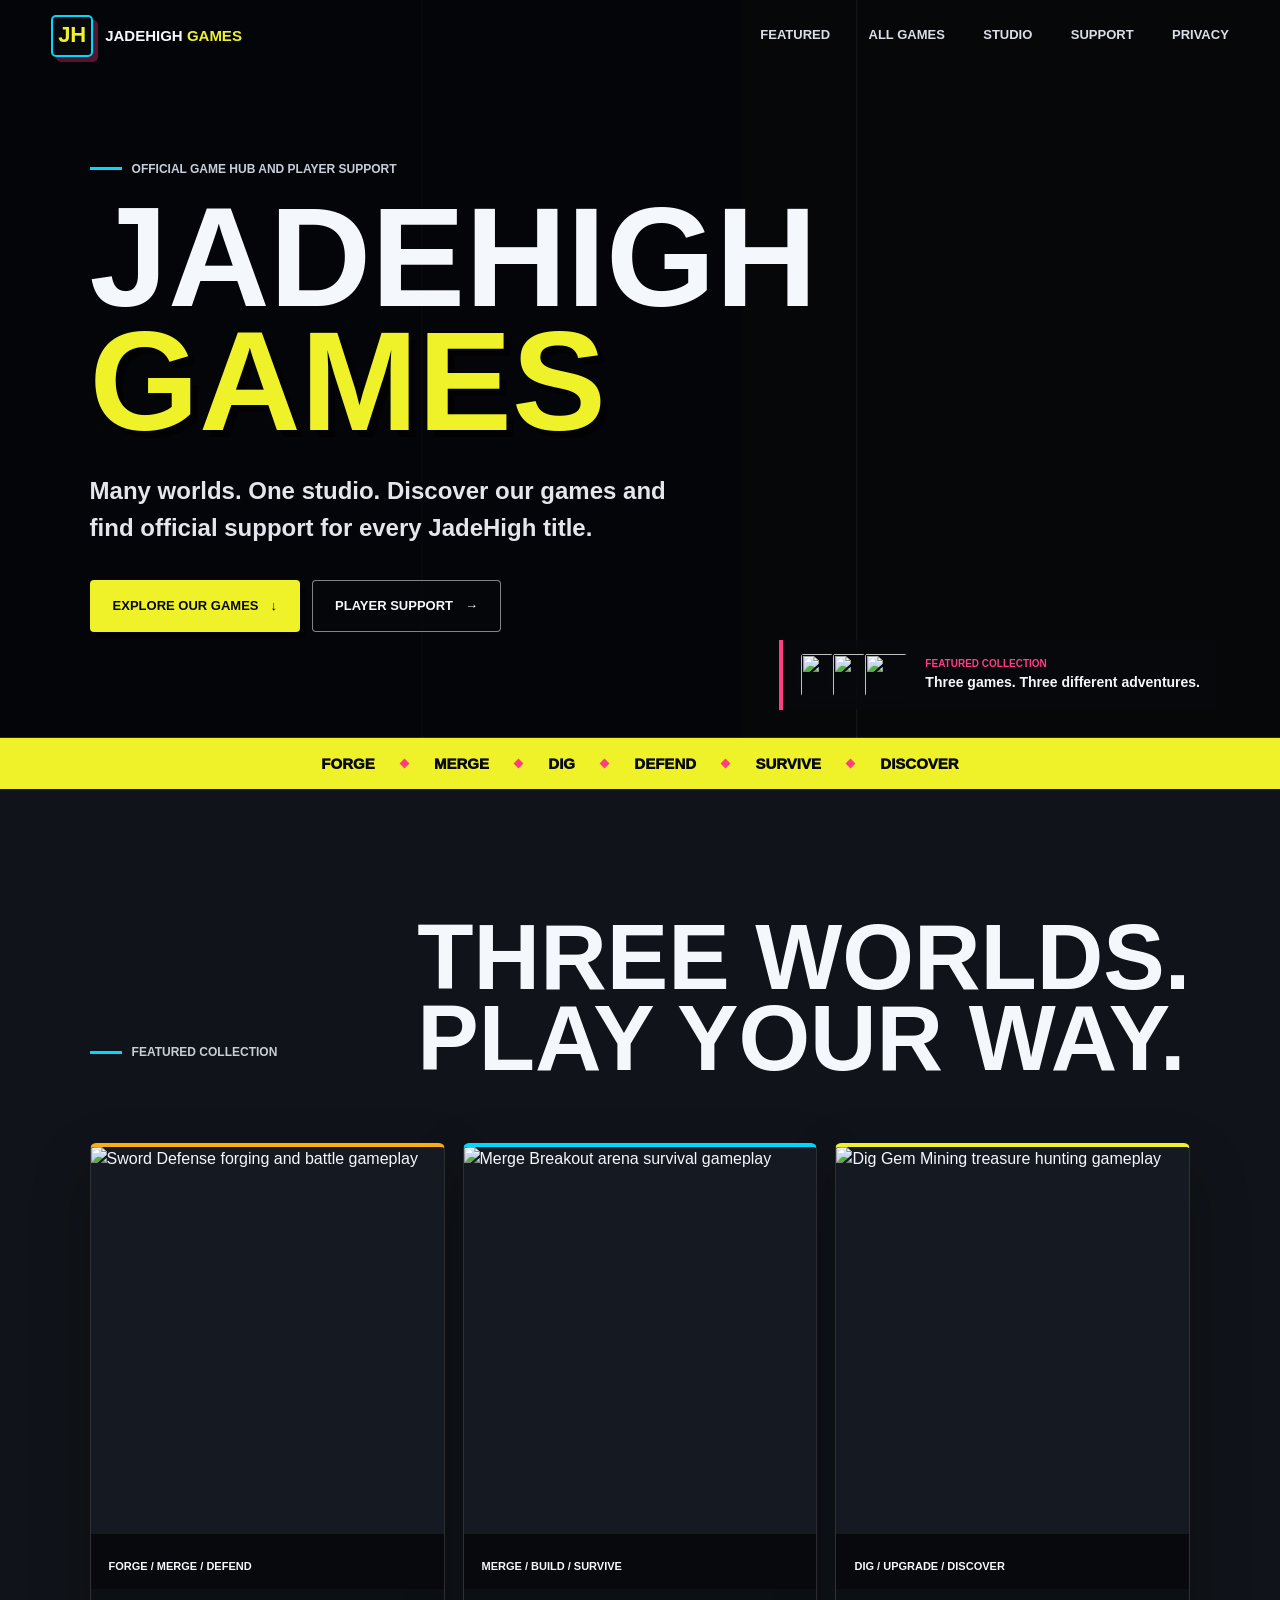
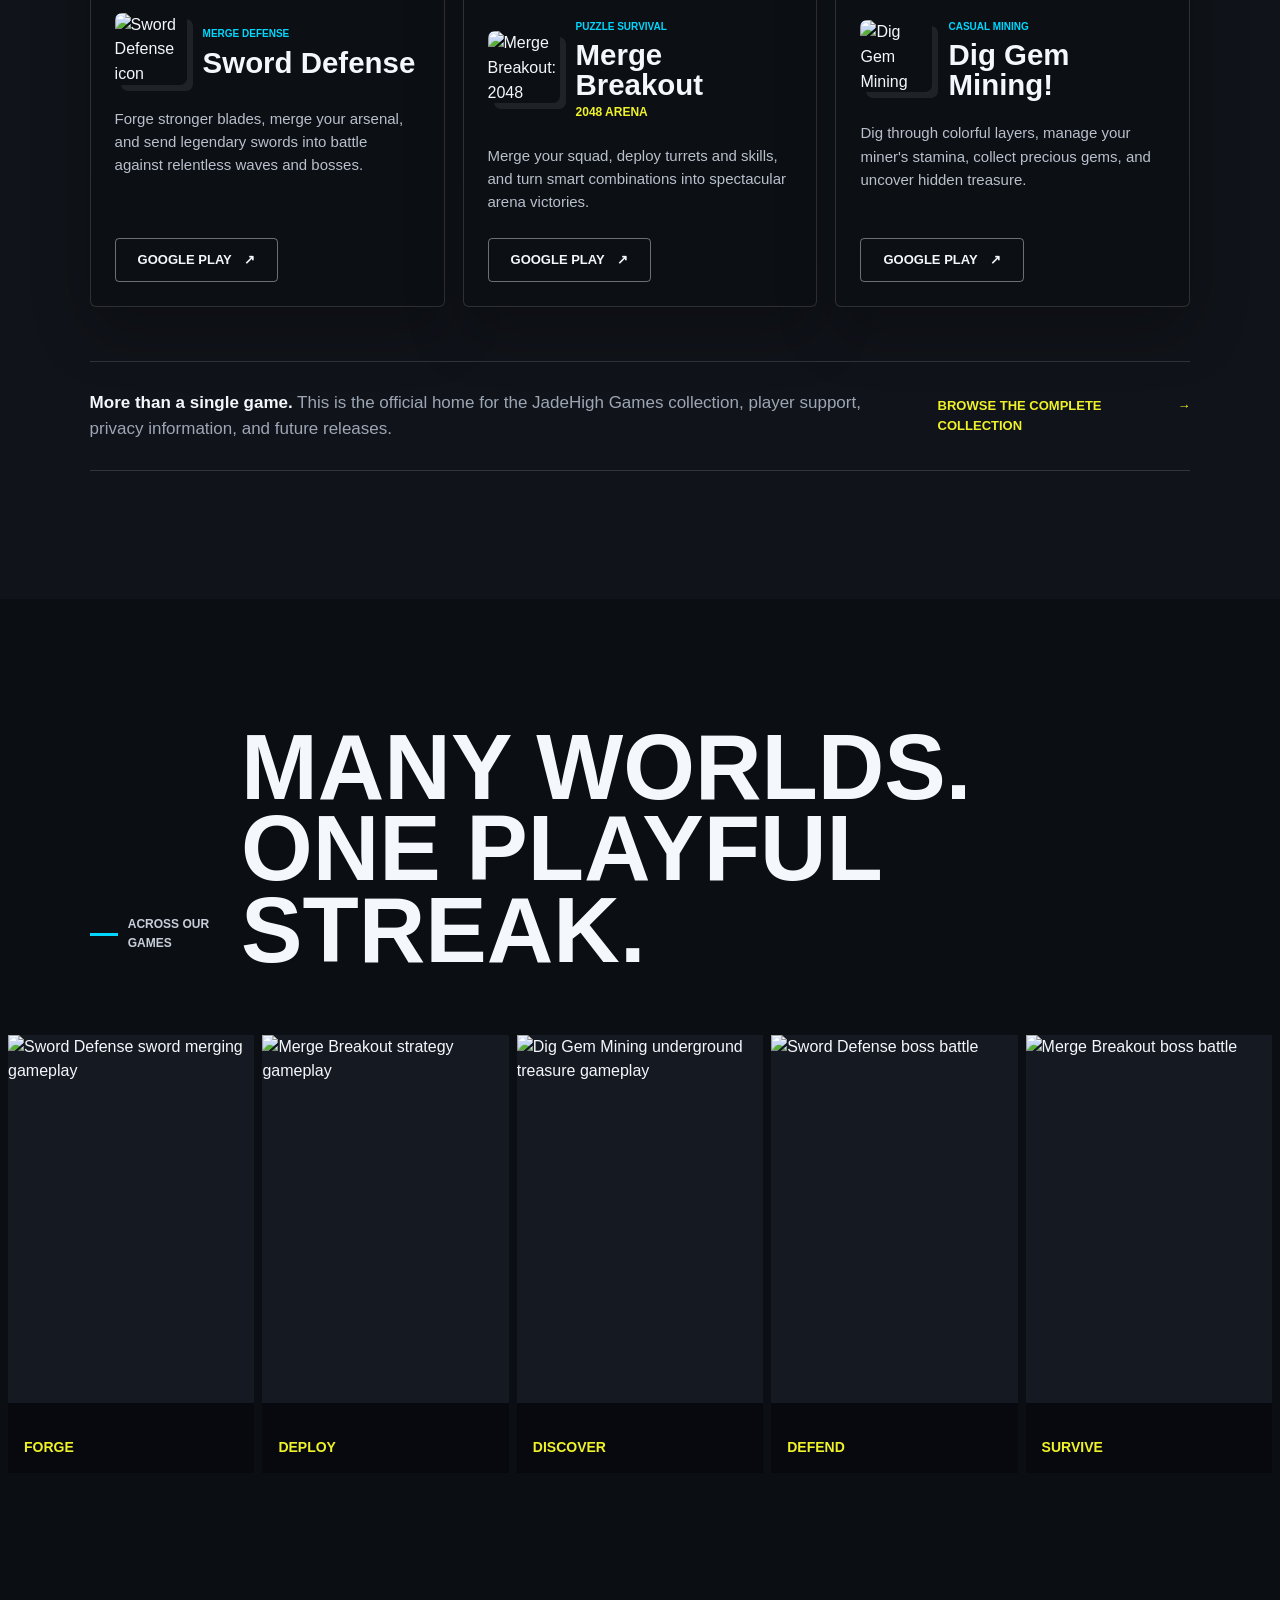
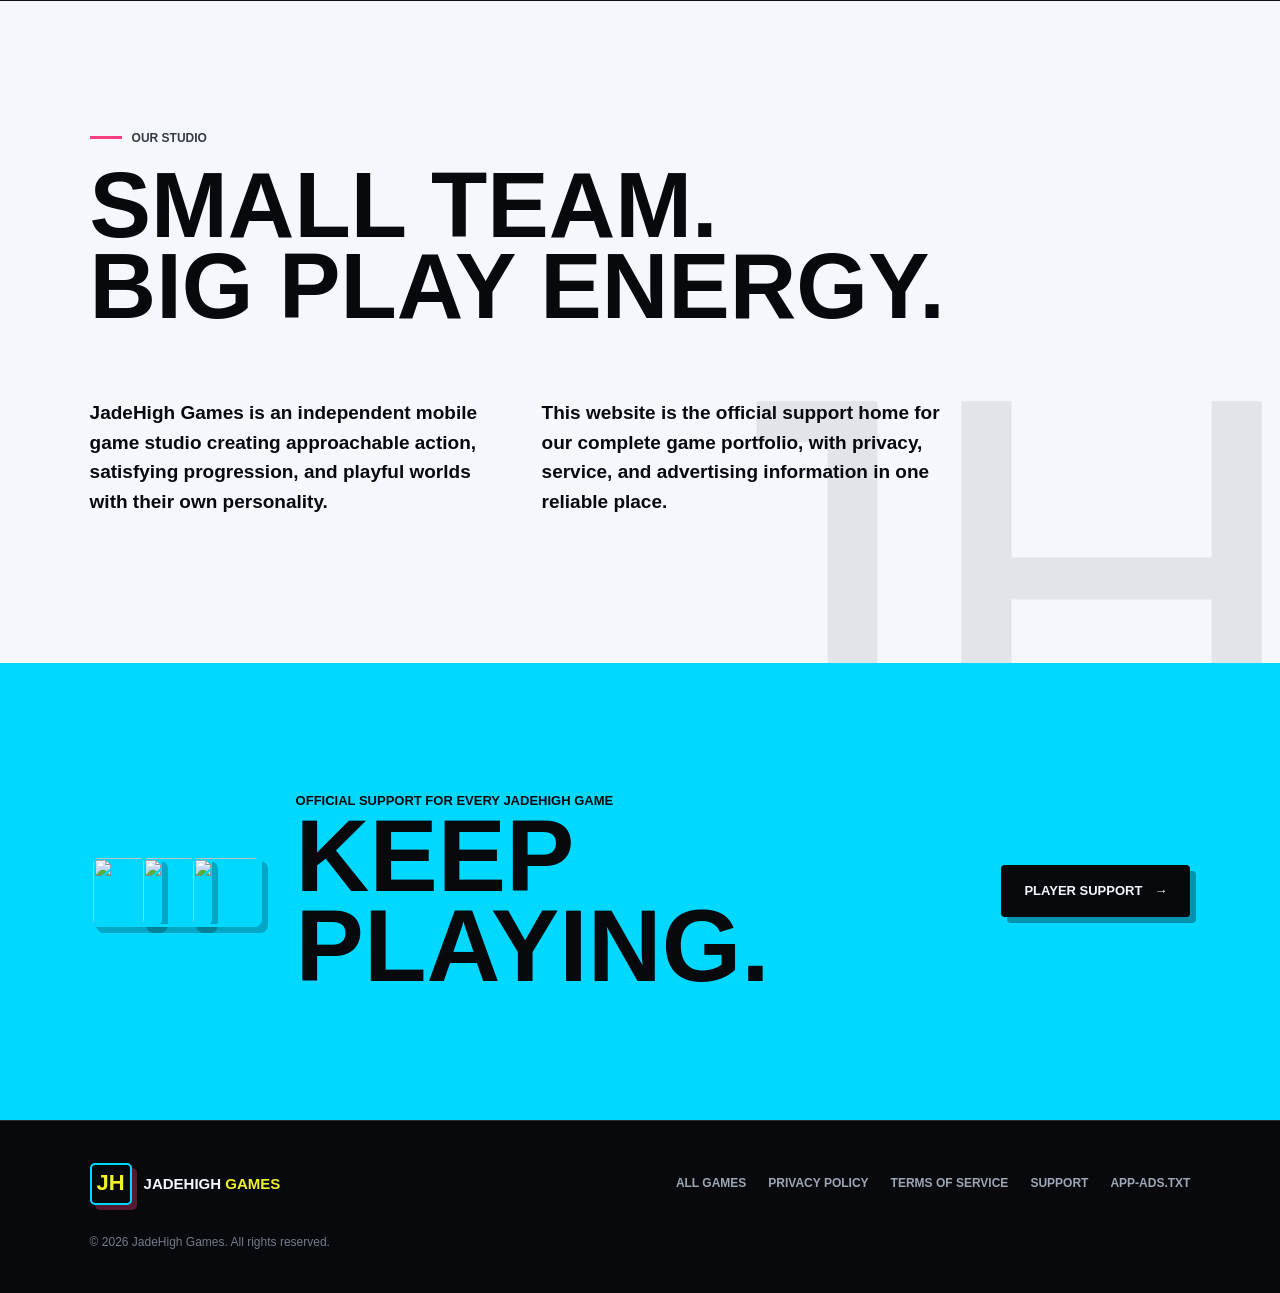
==== commit 33e338af: "Update index.html" ====
--- a/index.html
+++ b/index.html
@@ -24,7 +24,8 @@
       <span></span><span></span><span></span>
     </button>
     <nav class="site-nav" aria-label="Main navigation" data-menu>
-      <a href="#games">Games</a>
+      <a href="#games">Featured</a>
+      <a href="games.html">All games</a>
       <a href="#studio">Studio</a>
       <a href="support.html">Support</a>
       <a href="privacy.html">Privacy</a>
@@ -117,7 +118,7 @@
 
       <div class="collection-note reveal">
         <p><strong>More than a single game.</strong> This is the official home for the JadeHigh Games collection, player support, privacy information, and future releases.</p>
-        <a class="text-link" href="support.html">Get support for any game <span aria-hidden="true">&#8594;</span></a>
+        <a class="text-link" href="games.html">Browse the complete collection <span aria-hidden="true">&#8594;</span></a>
       </div>
     </section>
 
@@ -163,6 +164,7 @@
   <footer class="site-footer">
     <a class="brand footer-brand" href="index.html"><span class="brand-mark" aria-hidden="true">JH</span><span>JADEHIGH <b>GAMES</b></span></a>
     <div class="footer-links">
+      <a href="games.html">All Games</a>
       <a href="privacy.html">Privacy Policy</a>
       <a href="terms.html">Terms of Service</a>
       <a href="support.html">Support</a>
--- a/styles.css
+++ b/styles.css
@@ -44,6 +44,7 @@
 .site-header.is-scrolled { background: rgba(8, 9, 12, .94); border-color: var(--line); backdrop-filter: blur(12px); }
 .brand { display: inline-flex; align-items: center; gap: 12px; text-decoration: none; font-size: 15px; font-weight: 900; }
 .brand img { border-radius: 6px; box-shadow: 0 0 20px rgba(0, 216, 255, .3); }
+.brand-mark { width: 42px; height: 42px; display: grid; place-items: center; border: 2px solid var(--cyan); border-radius: 5px; background: var(--ink); color: var(--lime); font-family: Impact, Haettenschweiler, sans-serif; font-size: 22px; box-shadow: 5px 5px 0 rgba(255, 61, 129, .32); }
 .brand b { color: var(--lime); }
 .site-nav { display: flex; align-items: center; gap: clamp(22px, 3vw, 42px); }
 .site-nav a { color: #d9dee7; text-decoration: none; font-size: 13px; font-weight: 800; text-transform: uppercase; }
@@ -52,9 +53,13 @@
 .menu-toggle span { display: block; height: 2px; background: var(--white); margin: 5px 0; }
 
 .hero { min-height: min(82vh, 820px); height: max(650px, 82vh); position: relative; display: flex; align-items: center; overflow: hidden; }
-.hero-media { position: absolute; inset: 0; background: url("https://play-lh.googleusercontent.com/ENq_RVPp1ulkzUiX8kvS6O_R1MCKP69h-puvazyj2niTwKuyfVwCant6ti6xGKjQPjAykvcLHHzKbOg8SFlyMg=w1400-h788-rw") 70% 28% / cover no-repeat; transform: scale(1.02); }
-.hero-shade { position: absolute; inset: 0; background: rgba(4, 6, 9, .48); border-bottom: 1px solid var(--line); }
-.hero-shade::before { content: ""; position: absolute; inset: 0 42% 0 0; background: rgba(4, 6, 9, .7); }
+.hero-media { position: absolute; inset: 0; display: grid; grid-template-columns: repeat(3, minmax(0, 1fr)); transform: scale(1.02); }
+.hero-panel { position: relative; background-position: center 28%; background-size: cover; border-right: 1px solid rgba(255, 255, 255, .18); }
+.hero-panel-sword { background-image: url("https://play-lh.googleusercontent.com/69uv03LiXXCUetLq1ze53PjIHkDi02XYng1nLi_qUI48mIV_TDbAnzbjX_0fbQHX-UsXeekKckdj_P6xCcfhow=w1052-h592-rw"); }
+.hero-panel-merge { background-image: url("https://play-lh.googleusercontent.com/r2ZHCzFRONzYh3W9wyGDtZvQfqQIXDyhjOpkqkRLAz-rD6QLuRIXMIQ-iVbU8sbRg-12GUZUxT7A_cpO_dK2X50=w1052-h592-rw"); }
+.hero-panel-dig { background-image: url("https://play-lh.googleusercontent.com/HHFH1B9WvaVXEDh-G7KIEkI1pei3erVNF42kS0fMBoQtaVQrYUYmr9qKpTNie5As0v-Gw0XJ3issH6YIe8Tn2g=w1052-h592-rw"); }
+.hero-shade { position: absolute; inset: 0; background: rgba(4, 6, 9, .54); border-bottom: 1px solid var(--line); }
+.hero-shade::before { content: ""; position: absolute; inset: 0 42% 0 0; background: rgba(4, 6, 9, .8); }
 .hero-content { width: min(820px, 90vw); padding: calc(var(--header-h) + 38px) 0 56px clamp(24px, 7vw, 112px); position: relative; z-index: 2; }
 .eyebrow { display: flex; align-items: center; gap: 10px; margin: 0 0 18px; color: #c7ced9; font-size: 12px; font-weight: 900; text-transform: uppercase; }
 .eyebrow span { width: 32px; height: 3px; background: var(--cyan); }
@@ -76,7 +81,9 @@
 .button-ghost { border-color: rgba(255, 255, 255, .5); background: rgba(8, 9, 12, .45); }
 .button-ghost:hover { border-color: var(--lime); color: var(--lime); }
 .hero-status { position: absolute; right: clamp(24px, 5vw, 76px); bottom: 28px; z-index: 2; display: flex; align-items: center; gap: 14px; padding: 12px 16px; background: rgba(8, 9, 12, .82); border-left: 4px solid var(--pink); }
-.hero-status img { border-radius: 5px; }
+.hero-icon-stack { display: flex; align-items: center; min-width: 112px; }
+.hero-icon-stack img { width: 46px; height: 46px; border: 2px solid var(--ink); border-radius: 5px; object-fit: cover; }
+.hero-icon-stack img + img { margin-left: -14px; }
 .hero-status small, .hero-status b { display: block; }
 .hero-status small { color: var(--pink); font-size: 10px; font-weight: 900; }
 .hero-status b { font-size: 14px; }
@@ -87,26 +94,30 @@
 .section { padding: clamp(86px, 10vw, 150px) clamp(24px, 7vw, 112px); }
 .section-heading { display: flex; align-items: flex-end; justify-content: space-between; margin-bottom: 64px; }
 .section-heading h2, .studio h2 { font-size: clamp(52px, 7.2vw, 108px); }
-.game-feature { background: var(--ink-soft); }
-.game-layout { display: grid; grid-template-columns: minmax(300px, .85fr) minmax(480px, 1.15fr); gap: clamp(48px, 8vw, 128px); align-items: center; }
-.game-title { display: flex; align-items: center; gap: 20px; margin-bottom: 30px; }
-.game-title img { border-radius: 8px; box-shadow: 8px 8px 0 rgba(0, 216, 255, .18); }
-.game-title h3 { margin: 0; font-size: clamp(28px, 3vw, 42px); line-height: 1; }
-.game-title p { margin: 6px 0 0; color: var(--lime); font-weight: 900; text-transform: uppercase; }
-.game-copy > p { color: #c0c7d2; font-size: 18px; }
-.feature-list { list-style: none; margin: 34px 0; padding: 0; border-top: 1px solid var(--line); }
-.feature-list li { display: grid; grid-template-columns: 42px 1fr; gap: 16px; padding: 18px 0; border-bottom: 1px solid var(--line); }
-.feature-list li > b { color: var(--cyan); font-size: 12px; }
-.feature-list strong { display: block; color: var(--white); font-size: 16px; }
-.feature-list span { color: var(--muted); font-size: 14px; }
+.games-showcase { background: var(--ink-soft); }
+.games-grid { display: grid; grid-template-columns: repeat(3, minmax(0, 1fr)); gap: 18px; }
+.game-card { display: flex; flex-direction: column; overflow: hidden; border: 1px solid var(--line); border-radius: 6px; background: #0c0f14; box-shadow: 0 24px 60px rgba(0, 0, 0, .24); }
+.game-card-sword { border-top: 4px solid var(--orange); }
+.game-card-merge { border-top: 4px solid var(--cyan); }
+.game-card-dig { border-top: 4px solid var(--lime); }
+.game-card-media { position: relative; overflow: hidden; aspect-ratio: 4 / 5; background: var(--panel); }
+.game-card-media img { width: 100%; height: 100%; object-fit: cover; object-position: center top; transition: transform .35s ease, filter .35s ease; }
+.game-card:hover .game-card-media img { transform: scale(1.025); filter: saturate(1.12); }
+.game-card-media span { position: absolute; inset: auto 0 0; padding: 24px 18px 14px; background: rgba(5, 7, 10, .88); color: var(--white); font-size: 11px; font-weight: 900; text-transform: uppercase; }
+.game-card-body { display: flex; flex: 1; flex-direction: column; padding: 24px; }
+.game-card-title { display: grid; grid-template-columns: 72px minmax(0, 1fr); align-items: center; gap: 16px; margin-bottom: 22px; }
+.game-card-title img { width: 72px; height: 72px; border-radius: 7px; box-shadow: 6px 6px 0 rgba(255, 255, 255, .08); }
+.game-card-title small { color: var(--cyan); font-size: 10px; font-weight: 900; }
+.game-card-title h3 { margin: 3px 0 0; font-size: clamp(24px, 2.3vw, 34px); line-height: 1; }
+.game-card-title em { display: block; margin-top: 4px; color: var(--lime); font-size: 12px; font-style: normal; font-weight: 900; text-transform: uppercase; }
+.game-card-body > p { margin: 0 0 24px; color: #b8c0cc; font-size: 15px; }
+.game-button { width: fit-content; min-height: 44px; margin-top: auto; border-color: rgba(255, 255, 255, .4); color: var(--white); }
+.game-button:hover { border-color: var(--lime); color: var(--lime); }
+.collection-note { display: flex; align-items: center; justify-content: space-between; gap: 28px; margin-top: 54px; padding: 28px 0; border-top: 1px solid var(--line); border-bottom: 1px solid var(--line); }
+.collection-note p { max-width: 820px; margin: 0; color: var(--muted); font-size: 17px; }
+.collection-note strong { color: var(--white); }
 .text-link { display: inline-flex; gap: 10px; color: var(--lime); font-size: 13px; font-weight: 900; text-decoration: none; text-transform: uppercase; }
 .text-link:hover { color: var(--cyan); }
-.shot-stage { min-height: 660px; position: relative; }
-.shot { width: min(42%, 300px); margin: 0; position: absolute; top: 50%; border: 1px solid rgba(255, 255, 255, .22); background: var(--ink); box-shadow: 18px 24px 50px rgba(0, 0, 0, .45); }
-.shot img { width: 100%; aspect-ratio: 9 / 16; object-fit: cover; }
-.shot-back { left: 0; transform: translateY(-54%) rotate(-7deg); }
-.shot-main { left: 50%; z-index: 3; transform: translate(-50%, -50%); border-color: var(--cyan); }
-.shot-front { right: 0; z-index: 2; transform: translateY(-46%) rotate(7deg); }
 
 .gallery { background: #0b0e13; padding-left: 0; padding-right: 0; }
 .gallery .section-heading { padding: 0 clamp(24px, 7vw, 112px); }
@@ -124,7 +135,9 @@
 .studio-mark { position: absolute; right: -2vw; bottom: -9vw; color: #e1e5e9; font-family: Impact, sans-serif; font-size: clamp(280px, 42vw, 650px); line-height: .72; }
 .cta { background: var(--cyan); color: var(--ink); }
 .cta-inner { display: grid; grid-template-columns: auto 1fr auto; align-items: center; gap: 34px; }
-.cta img { border-radius: 8px; box-shadow: 8px 8px 0 rgba(8, 9, 12, .24); }
+.cta-icons { display: flex; align-items: center; min-width: 166px; }
+.cta-icons img { width: 72px; height: 72px; border: 3px solid var(--cyan); border-radius: 8px; object-fit: cover; box-shadow: 6px 6px 0 rgba(8, 9, 12, .24); }
+.cta-icons img + img { margin-left: -22px; }
 .cta p { margin: 0; font-size: 13px; font-weight: 900; }
 .cta h2 { font-size: clamp(60px, 8vw, 116px); }
 .cta .button-primary { background: var(--ink); color: var(--white); }
@@ -158,13 +171,20 @@
 .support-card b { color: var(--lime); font-size: 12px; }
 .support-card h2 { margin: 16px 0 10px; font-size: 24px; }
 .support-card p { color: var(--muted); }
+.supported-games { display: grid; grid-template-columns: repeat(3, minmax(0, 1fr)); gap: 12px; margin-top: 28px; }
+.supported-game { min-width: 0; padding: 20px; border: 1px solid var(--line); border-radius: 6px; background: var(--panel); }
+.supported-game img { width: 64px; height: 64px; border-radius: 7px; }
+.supported-game h3 { margin: 18px 0 8px; color: var(--white); }
+.supported-game code { display: block; overflow-wrap: anywhere; color: var(--muted); font-size: 11px; }
+.supported-game a { display: inline-block; margin-top: 18px; color: var(--lime); font-size: 12px; font-weight: 900; text-decoration: none; text-transform: uppercase; }
 
 .reveal { opacity: 0; transform: translateY(22px); transition: opacity .7s ease, transform .7s ease; }
 .reveal.is-visible { opacity: 1; transform: none; }
 
 @media (max-width: 980px) {
-  .game-layout { grid-template-columns: 1fr; }
-  .shot-stage { min-height: 610px; }
+  .games-grid { grid-template-columns: 1fr; }
+  .game-card { display: grid; grid-template-columns: minmax(280px, .8fr) minmax(0, 1.2fr); }
+  .game-card-media { aspect-ratio: 4 / 3; }
   .cta-inner { grid-template-columns: auto 1fr; }
   .cta-inner .button { grid-column: 1 / -1; width: fit-content; }
   .legal-wrap { grid-template-columns: 1fr; }
@@ -176,12 +196,14 @@
   .site-header { padding: 0 18px; }
   .brand { font-size: 13px; }
   .brand img { width: 36px; height: 36px; }
+  .brand-mark { width: 36px; height: 36px; font-size: 19px; }
   .menu-toggle { display: block; }
   .site-nav { position: absolute; inset: var(--header-h) 0 auto; display: none; padding: 20px; background: rgba(8, 9, 12, .98); border-bottom: 1px solid var(--line); }
   .site-nav.is-open { display: grid; gap: 0; }
   .site-nav a { padding: 14px 4px; border-bottom: 1px solid var(--line); }
   .hero { height: 78vh; min-height: 640px; align-items: flex-end; }
-  .hero-media { background-position: 55% 34%; }
+  .hero-media { grid-template-columns: repeat(3, minmax(0, 1fr)); }
+  .hero-panel { background-position: center 24%; }
   .hero-shade { background: rgba(4, 6, 9, .56); }
   .hero-shade::before { inset: 40% 0 0; background: rgba(4, 6, 9, .72); }
   .hero-content { width: 100%; padding: 110px 20px 118px; }
@@ -195,18 +217,20 @@
   .section { padding: 76px 20px; }
   .section-heading { margin-bottom: 42px; }
   .section-heading h2, .studio h2 { font-size: clamp(48px, 15vw, 76px); }
-  .game-title img { width: 76px; height: 76px; }
-  .shot-stage { min-height: 490px; margin: 8px -12px 0; }
-  .shot { width: 47%; }
-  .shot-back { left: 2%; }
-  .shot-front { right: 2%; }
+  .game-card { display: flex; }
+  .game-card-media { aspect-ratio: 4 / 5; }
+  .game-card-title { grid-template-columns: 64px minmax(0, 1fr); }
+  .game-card-title img { width: 64px; height: 64px; }
+  .collection-note { align-items: flex-start; flex-direction: column; }
   .gallery { padding-left: 0; padding-right: 0; }
   .gallery .section-heading { padding: 0 20px; }
   .gallery-track { grid-template-columns: repeat(5, 68vw); scroll-snap-type: x mandatory; }
   .gallery-track figure { scroll-snap-align: center; }
   .studio-copy { grid-template-columns: 1fr; gap: 14px; font-size: 17px; }
   .cta-inner { grid-template-columns: 72px 1fr; gap: 18px; }
-  .cta img { width: 72px; height: 72px; }
+  .cta-icons { min-width: 88px; }
+  .cta-icons img { width: 54px; height: 54px; }
+  .cta-icons img + img { margin-left: -28px; }
   .cta h2 { font-size: clamp(52px, 17vw, 78px); }
   .site-footer { grid-template-columns: 1fr; }
   .footer-links { gap: 16px; }
@@ -214,6 +238,7 @@
   .legal-hero h1 { font-size: clamp(56px, 17vw, 86px); }
   .legal-wrap { padding: 52px 20px 86px; }
   .support-grid { grid-template-columns: 1fr; }
+  .supported-games { grid-template-columns: 1fr; }
 }
 
 @media (prefers-reduced-motion: reduce) {
